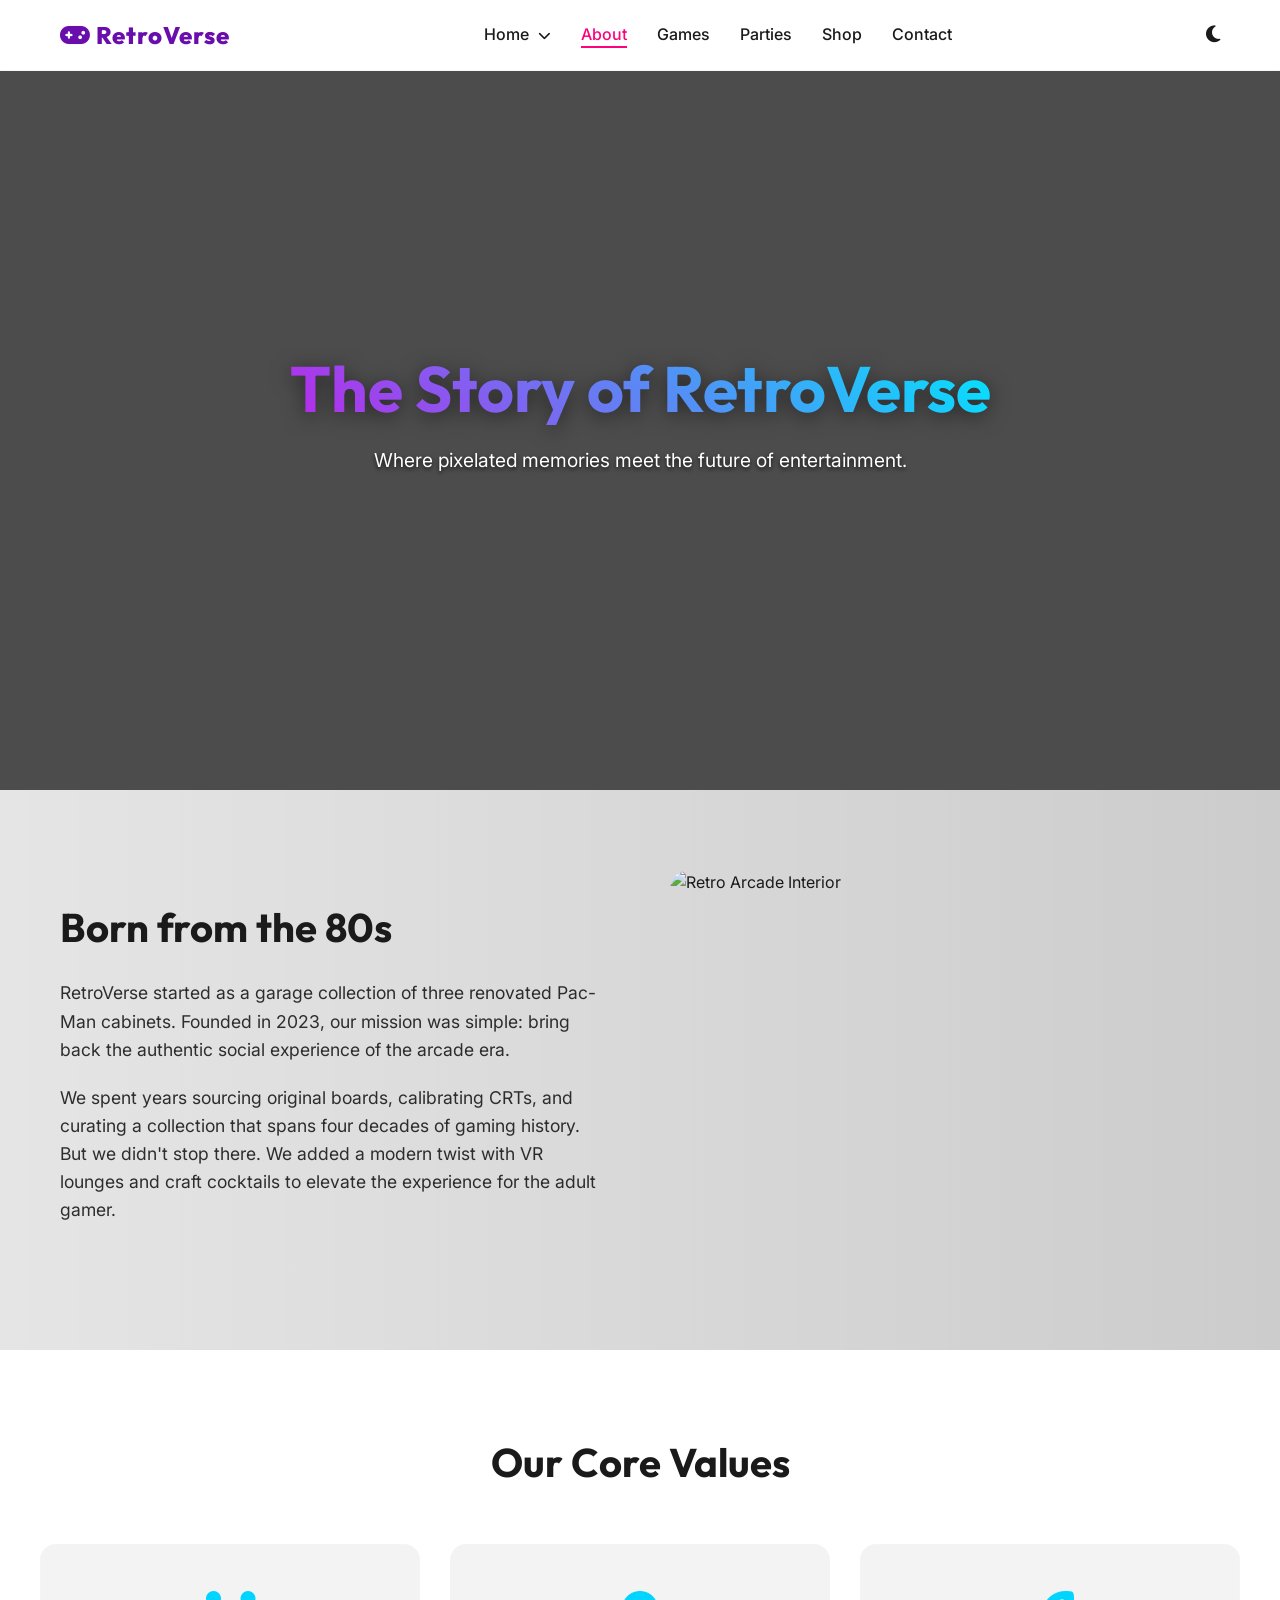
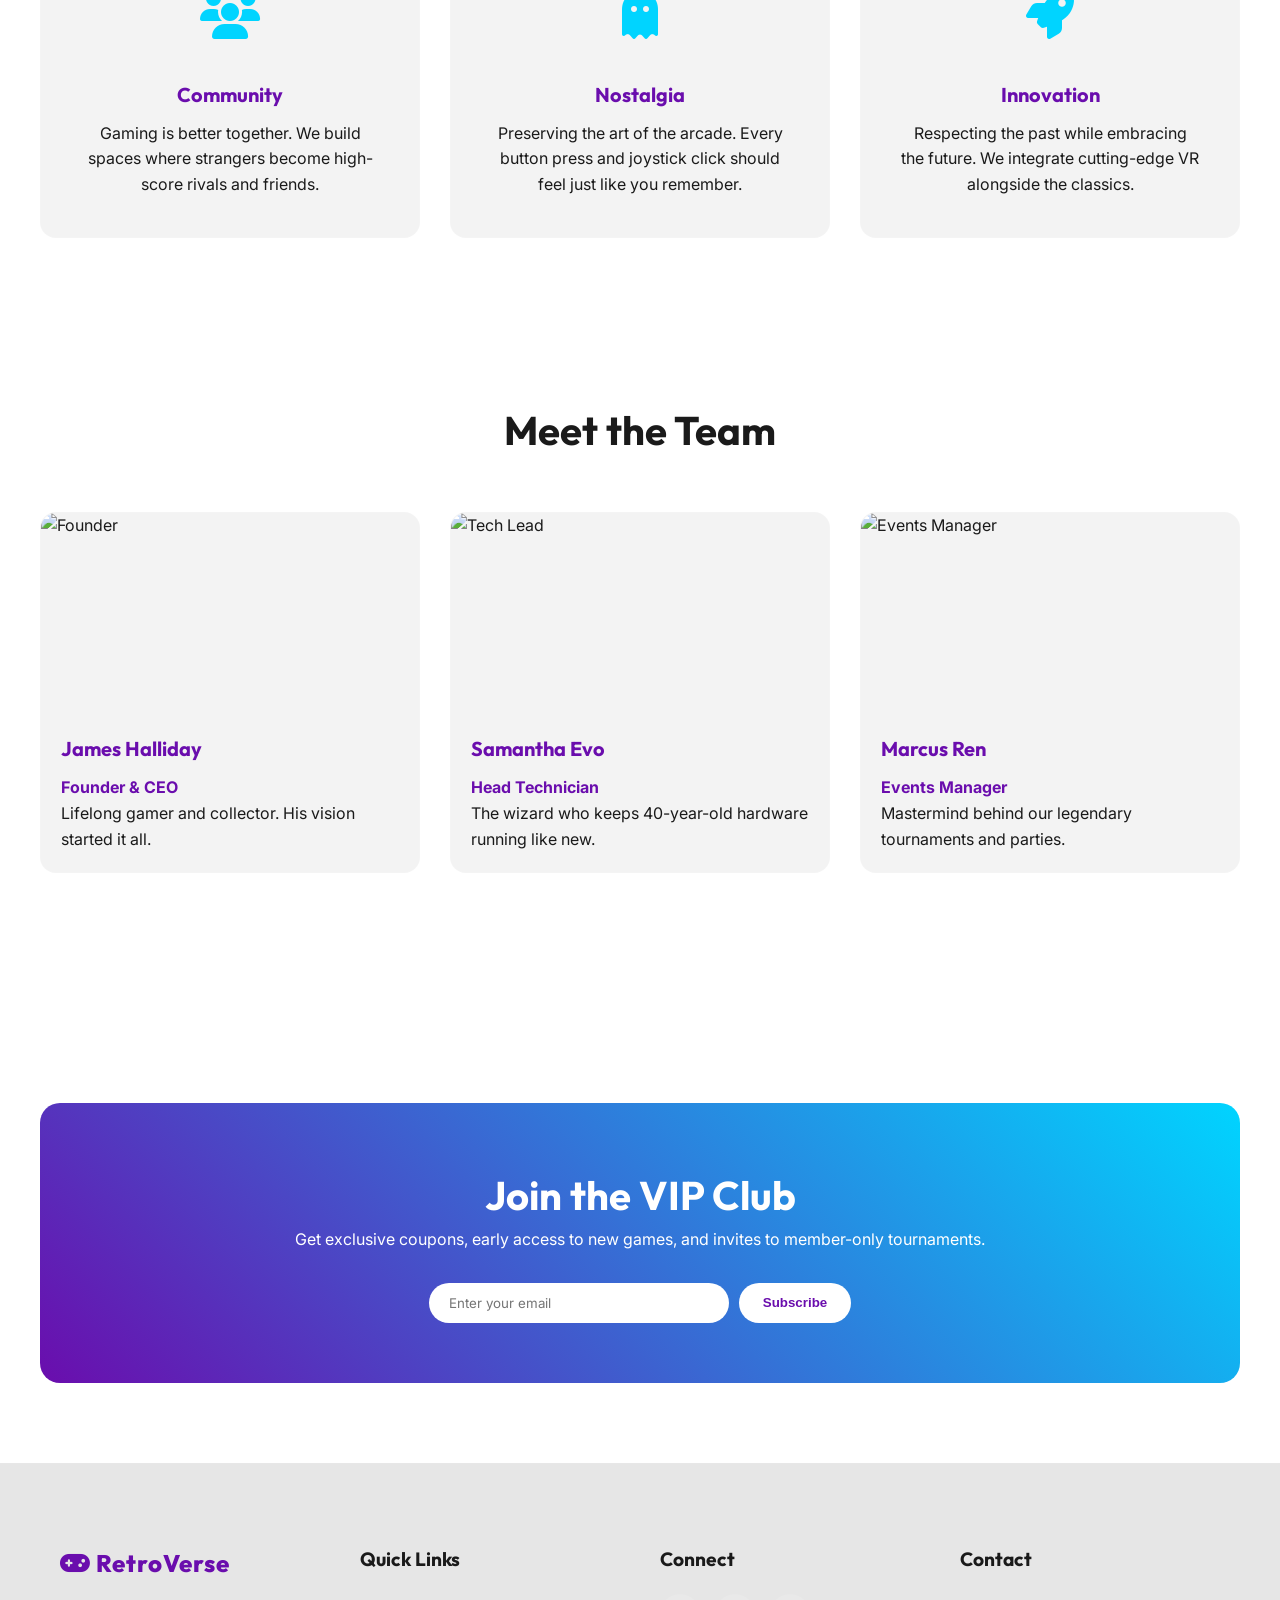
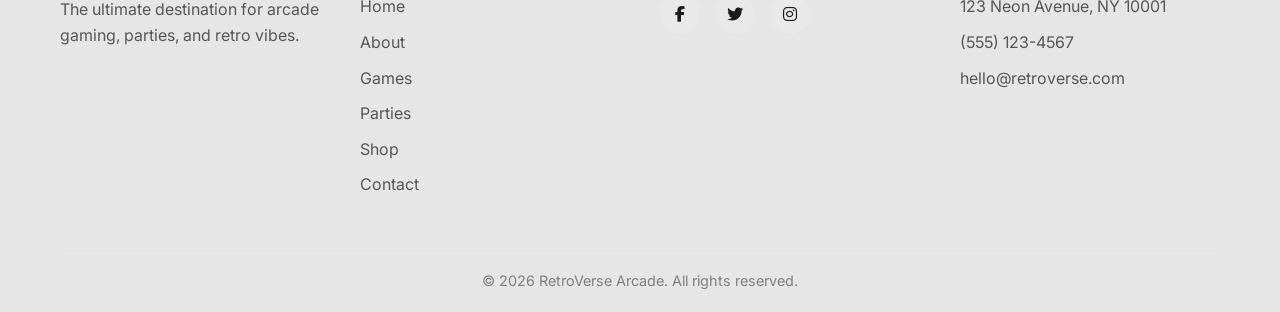
==== about.html @ 2a0414d0 "corrections" ====
<!DOCTYPE html>
<html lang="en">

<head>
    <meta charset="UTF-8">
    <meta name="viewport" content="width=device-width, initial-scale=1.0">
    <title>About Us - RetroVerse Arcade</title>
    <link rel="stylesheet" href="style.css">
    <link rel="icon"
        href="data:image/svg+xml,<svg xmlns=%22http://www.w3.org/2000/svg%22 viewBox=%220 0 100 100%22><text y=%22.9em%22 font-size=%2290%22>🕹️</text></svg>">
    <!-- Google Fonts -->
    <link rel="preconnect" href="https://fonts.googleapis.com">
    <link rel="preconnect" href="https://fonts.gstatic.com" crossorigin>
    <link href="https://fonts.googleapis.com/css2?family=Inter:wght@400;500;600&family=Outfit:wght@700;800&display=swap"
        rel="stylesheet">
    <!-- FontAwesome -->
    <link rel="stylesheet" href="https://cdnjs.cloudflare.com/ajax/libs/font-awesome/6.4.0/css/all.min.css">
</head>

<body>

    <!-- Scroll Top Button -->
    <div class="scroll-top">
        <i class="fa-solid fa-arrow-up"></i>
    </div>

    <header>
        <div class="container">
            <nav>
                <a href="index.html" class="logo"><i class="fa-solid fa-gamepad"></i> RetroVerse</a>
                <button class="menu-toggle"><i class="fa-solid fa-bars"></i></button>
                <ul class="nav-links">
                    <li class="dropdown">
                        <a href="index.html">Home <i class="fa-solid fa-chevron-down"
                                style="font-size: 0.8em; margin-left: 5px;"></i></a>
                        <div class="dropdown-content">
                            <a href="index.html">Home 1</a>
                            <a href="home2.html">Home 2</a>
                        </div>
                    </li>
                    <li><a href="about.html" class="active">About</a></li>
                    <li><a href="games.html">Games</a></li>
                    <li><a href="parties.html">Parties</a></li>
                    <li><a href="#">Shop</a></li>
                    <li><a href="contact.html">Contact</a></li>
                </ul>
                <button class="theme-toggle" aria-label="Toggle Dark Mode">
                    <i class="fa-solid fa-moon"></i>
                </button>
            </nav>
        </div>
    </header>

    <main>
        <!-- Hero Section -->
        <section class="hero"
            style="background: linear-gradient(rgba(0,0,0,0.7), rgba(0,0,0,0.7)), url('https://images.unsplash.com/photo-1550745165-9bc0b252726f?ixlib=rb-4.0.3&auto=format&fit=crop&w=1920&q=80') center/cover no-repeat;">
            <div class="container">
                <h1>The Story of RetroVerse</h1>
                <p>Where pixelated memories meet the future of entertainment.</p>
            </div>
        </section>

        <!-- Our Story (Split Section reuse) -->
        <section class="testimonials-section section-padding">
            <div class="container">
                <div class="split-section">
                    <div class="split-content">
                        <h2>Born from the 80s</h2>
                        <p>RetroVerse started as a garage collection of three renovated Pac-Man cabinets. Founded in
                            2023, our mission was simple: bring back the authentic social experience of the arcade era.
                        </p>
                        <p>We spent years sourcing original boards, calibrating CRTs, and curating a collection that
                            spans four decades of gaming history. But we didn't stop there. We added a modern twist with
                            VR lounges and craft cocktails to elevate the experience for the adult gamer.</p>
                    </div>
                    <div class="split-image">
                        <img src="https://images.unsplash.com/photo-1511512578047-dfb367046420?ixlib=rb-4.0.3&auto=format&fit=crop&w=800&q=80"
                            alt="Retro Arcade Interior">
                    </div>
                </div>
            </div>
        </section>

        <!-- Mission & Values (Card Grid reuse) -->
        <section class="container section-padding">
            <h2 class="text-center" style="margin-bottom: 50px;">Our Core Values</h2>
            <div class="games-grid">
                <div class="card" style="text-align: center; padding: 20px;">
                    <br>
                    <i class="fa-solid fa-users"
                        style="font-size: 3rem; color: var(--secondary-color); margin-bottom: 20px;"></i>
                    <div class="card-content">
                        <h3 class="card-title">Community</h3>
                        <p>Gaming is better together. We build spaces where strangers become high-score rivals and
                            friends.</p>
                    </div>
                </div>
                <div class="card" style="text-align: center; padding: 20px;">
                    <br>
                    <i class="fa-solid fa-ghost"
                        style="font-size: 3rem; color: var(--secondary-color); margin-bottom: 20px;"></i>
                    <div class="card-content">
                        <h3 class="card-title">Nostalgia</h3>
                        <p>Preserving the art of the arcade. Every button press and joystick click should feel just like
                            you remember.</p>
                    </div>
                </div>
                <div class="card" style="text-align: center; padding: 20px;">
                    <br>
                    <i class="fa-solid fa-rocket"
                        style="font-size: 3rem; color: var(--secondary-color); margin-bottom: 20px;"></i>
                    <div class="card-content">
                        <h3 class="card-title">Innovation</h3>
                        <p>Respecting the past while embracing the future. We integrate cutting-edge VR alongside the
                            classics.</p>
                    </div>
                </div>
            </div>
        </section>

        <!-- Team Section (Card Grid reuse) -->
        <section class="container section-padding" style="padding-bottom: 150px;">
            <h2 class="text-center" style="margin-bottom: 50px;">Meet the Team</h2>
            <div class="games-grid">
                <div class="card">
                    <img src="https://images.unsplash.com/photo-1560250097-0b93528c311a?ixlib=rb-4.0.3&auto=format&fit=crop&w=800&q=80"
                        alt="Founder" class="card-img">
                    <div class="card-content">
                        <h3 class="card-title">James Halliday</h3>
                        <p style="color: var(--primary-color); font-weight: bold;">Founder & CEO</p>
                        <p>Lifelong gamer and collector. His vision started it all.</p>
                    </div>
                </div>
                <div class="card">
                    <img src="https://images.unsplash.com/photo-1573496359142-b8d87734a5a2?ixlib=rb-4.0.3&auto=format&fit=crop&w=800&q=80"
                        alt="Tech Lead" class="card-img">
                    <div class="card-content">
                        <h3 class="card-title">Samantha Evo</h3>
                        <p style="color: var(--primary-color); font-weight: bold;">Head Technician</p>
                        <p>The wizard who keeps 40-year-old hardware running like new.</p>
                    </div>
                </div>
                <div class="card">
                    <img src="https://images.unsplash.com/photo-1519085360753-af0119f7cbe7?ixlib=rb-4.0.3&auto=format&fit=crop&w=800&q=80"
                        alt="Events Manager" class="card-img">
                    <div class="card-content">
                        <h3 class="card-title">Marcus Ren</h3>
                        <p style="color: var(--primary-color); font-weight: bold;">Events Manager</p>
                        <p>Mastermind behind our legendary tournaments and parties.</p>
                    </div>
                </div>
            </div>
        </section>

        <!-- Newsletter Section -->
        <section class="container section-padding">
            <div class="newsletter-box">
                <h2>Join the VIP Club</h2>
                <p>Get exclusive coupons, early access to new games, and invites to member-only tournaments.</p>
                <form class="newsletter-form" onsubmit="event.preventDefault(); alert('Welcome to the club!');">
                    <input type="email" class="newsletter-input" placeholder="Enter your email" required>
                    <button type="submit" class="btn btn-light">Subscribe</button>
                </form>
            </div>
        </section>
    </main>

    <footer>
        <div class="container">
            <div class="footer-grid">
                <div class="footer-col">
                    <a href="index.html" class="logo" style="margin-bottom: 15px; display: inline-block;"><i
                            class="fa-solid fa-gamepad"></i> RetroVerse</a>
                    <p>The ultimate destination for arcade gaming, parties, and retro vibes.</p>
                </div>
                <div class="footer-col">
                    <h4>Quick Links</h4>
                    <ul class="footer-links">
                        <li><a href="index.html">Home</a></li>
                        <li><a href="about.html">About</a></li>
                        <li><a href="games.html">Games</a></li>
                        <li><a href="parties.html">Parties</a></li>
                        <li><a href="#">Shop</a></li>
                        <li><a href="contact.html">Contact</a></li>
                    </ul>
                </div>
                <div class="footer-col">
                    <h4>Connect</h4>
                    <div class="social-links">
                        <a href="#"><i class="fa-brands fa-facebook-f"></i></a>
                        <a href="#"><i class="fa-brands fa-twitter"></i></a>
                        <a href="#"><i class="fa-brands fa-instagram"></i></a>
                    </div>
                </div>
                <div class="footer-col">
                    <h4>Contact</h4>
                    <p>123 Neon Avenue, NY 10001</p>
                    <p>(555) 123-4567</p>
                    <p>hello@retroverse.com</p>
                </div>
            </div>
            <div class="footer-bottom">
                <p>&copy; 2026 RetroVerse Arcade. All rights reserved.</p>
            </div>
        </div>
    </footer>

    <script src="script.js"></script>
</body>

</html>
---- style.css ----
:root {
    /* Fonts */
    --font-heading: 'Outfit', sans-serif;
    --font-body: 'Inter', sans-serif;

    /* Light Theme Colors */
    --color-bg-light: #ffffff;
    --color-text-light: #1a1a1a;
    --color-primary-light: #6A0DAD;
    /* Purple */
    --color-secondary-light: #00D4FF;
    /* Cyan */
    --color-accent-light: #FF007F;
    /* Pink */
    --color-card-bg-light: #f3f3f3;
    --color-footer-bg-light: #e6e6e6;

    /* Dark Theme Colors */
    --color-bg-dark: #0a0a0a;
    --color-text-dark: #f0f0f0;
    --color-primary-dark: #b829ea;
    /* Neon Purple */
    --color-secondary-dark: #00e5ff;
    /* Neon Cyan */
    --color-accent-dark: #ff0099;
    /* Neon Pink */
    --color-card-bg-dark: #1f1f1f;
    --color-footer-bg-dark: #111111;

    /* Defaults (Light Mode initially) */
    --bg-color: var(--color-bg-light);
    --text-color: var(--color-text-light);
    --primary-color: var(--color-primary-light);
    --secondary-color: var(--color-secondary-light);
    --accent-color: var(--color-accent-light);
    --card-bg: var(--color-card-bg-light);
    --nav-bg: rgba(255, 255, 255, 0.9);
    --footer-bg: var(--color-footer-bg-light);
}

[data-theme="dark"] {
    --bg-color: var(--color-bg-dark);
    --text-color: var(--color-text-dark);
    --primary-color: var(--color-primary-dark);
    --secondary-color: var(--color-secondary-dark);
    --accent-color: var(--color-accent-dark);
    --card-bg: var(--color-card-bg-dark);
    --nav-bg: rgba(10, 10, 10, 0.9);
    --footer-bg: var(--color-footer-bg-dark);
}

/* Home 2 Distinct Theme (Sunset/Fire) */
/* Home 2 Distinct Theme (Sunset/Fire) - COLORS REVERTED TO DEFAULT */
/* Layout classes utilize .home-variant-2 but colors are now inherited from :root */

/* Dropdown Menu */
.dropdown {
    position: relative;
    display: inline-block;
}

.dropdown-content {
    display: none;
    position: absolute;
    background-color: var(--card-bg);
    min-width: 160px;
    box-shadow: 0px 8px 16px 0px rgba(0, 0, 0, 0.2);
    z-index: 1;
    border-radius: 8px;
    top: 100%;
    left: 0;
    overflow: hidden;
    border: 1px solid rgba(255, 255, 255, 0.1);
}

/* Home 2 Unique Components */

/* 1. Split Hero */
.home-variant-2 h2.text-center {
    font-size: 2.5rem;
    margin-bottom: 60px;
}

.home-variant-2 .hero-split {
    background: none !important;
    /* Remove bg image */
    position: relative;
    overflow: hidden;
    height: 90vh;
    /* Taller */
}

.home-variant-2 .hero-split::before {
    content: '';
    position: absolute;
    top: 0;
    left: 0;
    width: 100%;
    height: 100%;
    background: radial-gradient(circle at 70% 50%, rgba(106, 13, 173, 0.15), transparent 60%),
        linear-gradient(to right, var(--bg-color), transparent);
    z-index: -1;
}

.home-variant-2 .container.expanded-width {
    max-width: 1400px;
    display: flex;
    align-items: center;
    justify-content: space-between;
    gap: 50px;
    height: 100%;
}

.home-variant-2 .hero-content {
    flex: 1;
    text-align: left;
    padding-left: 20px;
}

.home-variant-2 .hero-visual {
    flex: 1;
    display: flex;
    justify-content: center;
    perspective: 1000px;
}

.home-variant-2 .hero-img-3d {
    width: 100%;
    max-width: 500px;
    border-radius: 20px;
    transform: rotateY(-15deg) rotateX(5deg);
    box-shadow: -20px 20px 50px rgba(0, 0, 0, 0.5);
    transition: transform 0.5s ease;
}

.home-variant-2 .hero-visual:hover .hero-img-3d {
    transform: rotateY(0deg) rotateX(0deg);
}

/* Glitch Effect */
.glitch-text {
    font-size: 5rem;
    position: relative;
    color: var(--text-color);
    letter-spacing: -2px;
}

.glitch-text::before,
.glitch-text::after {
    content: attr(data-text);
    position: absolute;
    top: 0;
    left: 0;
    width: 100%;
    height: 100%;
    opacity: 0.8;
}

.glitch-text::before {
    color: var(--primary-color);
    z-index: -1;
    animation: glitch-anim-1 2s infinite linear alternate-reverse;
}

.glitch-text::after {
    color: var(--secondary-color);
    z-index: -2;
    animation: glitch-anim-2 3s infinite linear alternate-reverse;
}

@keyframes glitch-anim-1 {
    0% {
        clip-path: inset(20% 0 80% 0);
        transform: translate(-2px, 1px);
    }

    100% {
        clip-path: inset(60% 0 10% 0);
        transform: translate(2px, -1px);
    }
}

@keyframes glitch-anim-2 {
    0% {
        clip-path: inset(10% 0 60% 0);
        transform: translate(2px, 1px);
    }

    100% {
        clip-path: inset(80% 0 5% 0);
        transform: translate(-2px, -1px);
    }
}

/* 2. Featured Grid (Spotlight) */
.featured-grid {
    display: grid;
    grid-template-columns: 2fr 1fr;
    gap: 30px;
    height: 500px;
}

.feature-card {
    position: relative;
    border-radius: 20px;
    overflow: hidden;
    background: var(--card-bg);
    transition: transform 0.3s;
}

.main-feature {
    height: 100%;
    display: flex;
    align-items: flex-end;
}

.feature-bg {
    position: absolute;
    top: 0;
    left: 0;
    width: 100%;
    height: 100%;
    background-size: cover;
    background-position: center;
    transition: transform 0.5s;
}

.main-feature:hover .feature-bg {
    transform: scale(1.1);
}

.feature-content {
    position: relative;
    z-index: 2;
    padding: 30px;
    background: linear-gradient(to top, rgba(0, 0, 0, 0.9), transparent);
    width: 100%;
    color: white;
}

.feature-col {
    display: flex;
    flex-direction: column;
    gap: 30px;
}

.small-feature {
    flex: 1;
    display: flex;
    align-items: center;
    justify-content: center;
    background: var(--card-bg);
    border: 1px solid rgba(255, 255, 255, 0.05);
}

.small-feature h3 {
    color: var(--primary-color);
}

.icon-large {
    font-size: 2.5rem;
    margin-bottom: 15px;
    color: var(--secondary-color);
}

/* 3. Masonry Testimonials */
.masonry-grid {
    column-count: 3;
    column-gap: 30px;
}

.testi-card {
    background: var(--card-bg);
    padding: 30px;
    border-radius: 16px;
    margin-bottom: 30px;
    break-inside: avoid;
    border: 1px solid rgba(255, 255, 255, 0.05);
    box-shadow: 0 10px 30px rgba(0, 0, 0, 0.1);
}

.large-testi {
    background: linear-gradient(135deg, var(--primary-color), var(--accent-color));
    color: white;
}

.large-testi .quote-icon {
    color: rgba(255, 255, 255, 0.3);
}

.testi-text.big {
    font-size: 1.4rem;
    font-weight: 300;
    line-height: 1.4;
}

.testi-author {
    display: flex;
    align-items: center;
    gap: 15px;
    margin-top: 20px;
}

.avatar {
    width: 50px;
    height: 50px;
    background: rgba(255, 255, 255, 0.2);
    border-radius: 50%;
    display: flex;
    align-items: center;
    justify-content: center;
    font-weight: bold;
    font-size: 1.2rem;
}

@media (max-width: 900px) {
    .home-variant-2 .container.expanded-width {
        flex-direction: column;
        text-align: center;
    }

    .home-variant-2 .hero-content {
        padding-left: 0;
        margin-bottom: 40px;
    }

    .featured-grid {
        grid-template-columns: 1fr;
        height: auto;
    }

    .main-feature {
        height: 300px;
    }

    .masonry-grid {
        column-count: 1;
    }
}

.dropdown-content a {
    color: var(--text-color);
    padding: 12px 16px;
    text-decoration: none;
    display: block;
    transition: background-color 0.2s;
}

.dropdown-content a:hover {
    background-color: var(--primary-color);
    color: white;
}

.dropdown:hover .dropdown-content {
    display: block;
}

* {
    box-sizing: border-box;
    margin: 0;
    padding: 0;
}

html {
    scroll-behavior: smooth;
}

body {
    background-color: var(--bg-color);
    color: var(--text-color);
    font-family: var(--font-body);
    transition: background-color 0.3s ease, color 0.3s ease;
    line-height: 1.6;
}

h1,
h2,
h3,
h4,
h5,
h6 {
    font-family: var(--font-heading);
    font-weight: 700;
}

h1 {
    font-size: 3.5rem;
}

h2 {
    font-size: 2.5rem;
}

h3 {
    font-size: 1.5rem;
}

/* Utilities */
.container {
    max-width: 1200px;
    margin: 0 auto;
    padding: 0 20px;
}

.section-padding {
    padding: 80px 0;
}

.page-top-spacing {
    padding-top: 150px;
    padding-bottom: 80px;
    /* Ensure bottom spacing is also consistent */
}

.text-center {
    text-align: center;
}

.mb-4 {
    margin-bottom: 2rem;
}

.btn {
    display: inline-block;
    padding: 10px 24px;
    background-color: var(--primary-color);
    color: white;
    text-decoration: none;
    border-radius: 30px;
    font-weight: 600;
    transition: transform 0.2s, box-shadow 0.2s;
    border: none;
    cursor: pointer;
}

.btn:hover {
    transform: translateY(-2px);
    box-shadow: 0 4px 15px var(--primary-color);
}

.btn-secondary {
    background-color: transparent;
    border: 2px solid var(--secondary-color);
    color: var(--text-color);
}

.btn-secondary:hover {
    background-color: var(--secondary-color);
    color: var(--color-bg-dark);
    /* Assume dark text on bright cyan */
}

/* Navigation */
header {
    position: fixed;
    top: 0;
    width: 100%;
    z-index: 1000;
    background: var(--nav-bg);
    -webkit-backdrop-filter: blur(10px);
    backdrop-filter: blur(10px);
    border-bottom: 1px solid rgba(255, 255, 255, 0.1);
}

nav {
    display: flex;
    justify-content: space-between;
    align-items: center;
    height: 70px;
}

.logo {
    font-size: 1.5rem;
    font-weight: 800;
    font-family: var(--font-heading);
    color: var(--primary-color);
    text-decoration: none;
    letter-spacing: 1px;
}

.nav-links {
    display: flex;
    gap: 30px;
    list-style: none;
}

.nav-links a {
    text-decoration: none;
    color: var(--text-color);
    font-weight: 500;
    transition: color 0.2s;
    position: relative;
}

.nav-links a:hover,
.nav-links a.active {
    color: var(--accent-color);
}

.nav-links a::after {
    content: '';
    position: absolute;
    width: 0;
    height: 2px;
    bottom: -4px;
    left: 0;
    background-color: var(--accent-color);
    transition: width 0.3s;
}

.nav-links a:hover::after,
.nav-links a.active::after {
    width: 100%;
}

.theme-toggle {
    background: none;
    border: none;
    cursor: pointer;
    color: var(--text-color);
    font-size: 1.2rem;
    transition: color 0.3s;
}

.theme-toggle:hover {
    color: var(--primary-color);
}

.menu-toggle {
    display: none;
    background: none;
    border: none;
    color: var(--text-color);
    font-size: 1.5rem;
    cursor: pointer;
}

/* Hero Section */
.hero {
    height: 80vh;
    display: flex;
    align-items: center;
    justify-content: center;
    text-align: center;
    background: linear-gradient(rgba(0, 0, 0, 0.85), rgba(0, 0, 0, 0.85)), url('https://i.etsystatic.com/52782709/r/il/aa1e3e/6377261577/il_570xN.6377261577_jwqz.jpg');
    background-size: cover;
    background-position: center;
    margin-top: 70px;
}

.hero h1 {
    font-size: 4rem;
    margin-bottom: 20px;
    background: linear-gradient(45deg, var(--color-primary-dark), var(--color-secondary-dark));
    /* Force neon colors */
    background-clip: text;
    -webkit-background-clip: text;
    -webkit-text-fill-color: transparent;
    color: transparent;
    line-height: 1.1;
    filter: drop-shadow(0 4px 10px rgba(0, 0, 0, 0.5));
    /* Better shadow for clipped text */
}

.hero .btn-secondary {
    color: white;
    border-color: white;
    /* Make border white for maximum contrast, or keep secondary? User said 'visible'. White is safest. */
}

.hero .btn-secondary:hover {
    background-color: white;
    color: var(--primary-color);
}

.hero p {
    font-size: 1.2rem;
    max-width: 600px;
    margin: 0 auto 30px;
    opacity: 1;
    color: white;
    text-shadow: 0 2px 4px rgba(0, 0, 0, 0.8);
}

/* Grid Layouts (Common) */
.games-grid {
    display: grid;
    grid-template-columns: repeat(auto-fit, minmax(280px, 1fr));
    gap: 30px;
    gap: 30px;
}

.card {
    background: var(--card-bg);
    border-radius: 16px;
    overflow: hidden;
    transition: transform 0.3s, box-shadow 0.3s;
    border: 1px solid rgba(255, 255, 255, 0.05);
}

.card:hover {
    transform: translateY(-8px);
    box-shadow: 0 10px 30px -10px rgba(0, 0, 0, 0.3);
}

.card-img-placeholder {
    width: 100%;
    height: 200px;
    background: linear-gradient(135deg, #333, #555);
    display: flex;
    align-items: center;
    justify-content: center;
    color: rgba(255, 255, 255, 0.2);
    font-size: 3rem;
}

/* Card Images */
.card-img {
    width: 100%;
    height: 200px;
    object-fit: cover;
    display: block;
}

.card-content {
    padding: 20px;
}

.card-title {
    font-size: 1.25rem;
    margin-bottom: 10px;
    color: var(--primary-color);
}

/* Features / Split Section */
.split-section {
    display: grid;
    grid-template-columns: 1fr 1fr;
    gap: 60px;
    align-items: center;
}

.split-content h2 {
    font-size: 2.5rem;
    margin-bottom: 20px;
}

.split-content p {
    font-size: 1.1rem;
    opacity: 0.9;
    margin-bottom: 20px;
}

.split-image {
    height: auto;
    min-height: 400px;
    border-radius: 20px;
    overflow: hidden;
    display: flex;
    position: relative;
}

.split-image img {
    width: 100%;
    height: 100%;
    object-fit: cover;
    display: block;
}

/* Events Section */
.events-section {
    background: rgba(255, 255, 255, 0.02);
    border-radius: 20px;
    padding: 60px;
    text-align: center;
}

.events-section h2 {
    font-size: 2.5rem;
    margin-bottom: 40px;
}

.events-list {
    display: flex;
    flex-wrap: wrap;
    justify-content: center;
    gap: 40px;
}

.event-item {
    flex: 1;
    min-width: 250px;
    background: var(--card-bg);
    padding: 30px;
    border-radius: 16px;
    border: 1px solid var(--primary-color);
}

.event-icon {
    font-size: 2.5rem;
    color: var(--accent-color);
    margin-bottom: 20px;
}

.event-title {
    font-size: 1.5rem;
    margin-bottom: 10px;
    color: var(--secondary-color);
}

/* New Sections Styling */
.testimonials-section {
    padding: 80px 0;
    background: linear-gradient(to right, rgba(0, 0, 0, 0.1), rgba(0, 0, 0, 0.2));
}

.testimonial-grid {
    display: grid;
    grid-template-columns: repeat(auto-fit, minmax(300px, 1fr));
    gap: 30px;
    margin-top: 40px;
}

.testimonial-card {
    background: var(--card-bg);
    padding: 30px;
    border-radius: 16px;
    border-left: 4px solid var(--accent-color);
}

.quote-icon {
    font-size: 2rem;
    color: var(--accent-color);
    opacity: 0.5;
    margin-bottom: 10px;
}

.newsletter-section {
    padding: 80px 0;
    text-align: center;
}

.newsletter-box {
    background: linear-gradient(45deg, var(--primary-color), var(--secondary-color));
    border-radius: 20px;
    padding: 60px;
    color: white;
    text-align: center;
}

.newsletter-form {
    margin-top: 30px;
    display: flex;
    justify-content: center;
    gap: 10px;
}

.newsletter-input {
    padding: 12px 20px;
    border-radius: 30px;
    border: none;
    min-width: 300px;
    font-family: var(--font-body);
}

.btn-light {
    background-color: white;
    color: var(--primary-color);
    border: none;
}

.btn-light:hover {
    background-color: var(--bg-color);
    color: var(--primary-color);
}

/* Pricing Grid */
.pricing-grid {
    display: grid;
    grid-template-columns: repeat(auto-fit, minmax(300px, 1fr));
    gap: 40px;
    margin: 40px 0 80px;
}

.pricing-card {
    background: var(--card-bg);
    padding: 40px;
    border-radius: 20px;
    border: 1px solid rgba(255, 255, 255, 0.05);
    text-align: center;
    position: relative;
    transition: transform 0.3s;
}

.pricing-card.popular {
    border: 2px solid var(--primary-color);
    transform: scale(1.05);
    z-index: 10;
    box-shadow: 0 0 30px rgba(106, 13, 173, 0.3);
}

.pricing-card:hover {
    transform: translateY(-10px);
}

.popular-badge {
    position: absolute;
    top: -15px;
    left: 50%;
    transform: translateX(-50%);
    background: var(--primary-color);
    color: white;
    padding: 5px 20px;
    border-radius: 20px;
    font-size: 0.9rem;
    font-weight: 700;
}

.price {
    font-size: 3.5rem;
    font-weight: 800;
    color: var(--secondary-color);
    margin: 20px 0;
    line-height: 1;
}

.price span {
    font-size: 1rem;
    color: var(--text-color);
    opacity: 0.7;
    font-weight: 400;
}

.features-list {
    list-style: none;
    text-align: left;
    margin: 30px 0;
}

.features-list li {
    margin-bottom: 15px;
    font-size: 1rem;
    display: flex;
    align-items: center;
}

.features-list i {
    color: var(--accent-color);
    margin-right: 15px;
    font-size: 1.1rem;
}

/* Amenities Grid */
.amenities-section {
    margin-bottom: 60px;
}

.amenities-grid {
    display: grid;
    grid-template-columns: repeat(auto-fit, minmax(200px, 1fr));
    gap: 30px;
    margin-top: 40px;
}

.amenity-item {
    text-align: center;
    padding: 20px;
}

.amenity-icon {
    font-size: 3rem;
    color: var(--secondary-color);
    margin-bottom: 20px;
}

.amenity-item h4 {
    font-size: 1.2rem;
    margin-bottom: 5px;
}

.amenity-item p {
    font-size: 0.9rem;
    opacity: 0.7;
}

/* Booking Form */
.contact-form {
    max-width: 600px;
    margin: 0 auto;
    background: var(--card-bg);
    padding: 40px;
    border-radius: 16px;
    border: 1px solid rgba(255, 255, 255, 0.1);
}

.form-group {
    margin-bottom: 20px;
}

.form-label {
    display: block;
    margin-bottom: 8px;
    font-weight: 600;
}

.form-input {
    width: 100%;
    padding: 12px;
    border-radius: 8px;
    border: 1px solid rgba(255, 255, 255, 0.2);
    background: rgba(0, 0, 0, 0.2);
    color: var(--text-color);
    font-family: var(--font-body);
}

.form-input:focus {
    outline: none;
    border-color: var(--primary-color);
}

/* Scroll Top Button */
.scroll-top {
    position: fixed;
    bottom: 30px;
    right: 30px;
    width: 50px;
    height: 50px;
    background-color: var(--accent-color);
    color: white;
    border-radius: 50%;
    display: flex;
    align-items: center;
    justify-content: center;
    font-size: 1.5rem;
    cursor: pointer;
    opacity: 0;
    visibility: hidden;
    transition: opacity 0.3s, transform 0.3s;
    z-index: 999;
}

.scroll-top.visible {
    opacity: 1;
    visibility: visible;
}

.scroll-top:hover {
    transform: translateY(-5px);
}

/* Footer (New 4-Column) */
footer {
    background-color: var(--footer-bg);
    padding: 80px 0 20px;
    border-top: 1px solid rgba(255, 255, 255, 0.05);
}

.footer-grid {
    display: grid;
    grid-template-columns: repeat(auto-fit, minmax(200px, 1fr));
    gap: 40px;
    padding-bottom: 40px;
    border-bottom: 1px solid rgba(255, 255, 255, 0.1);
}

.footer-col h4 {
    color: var(--text-color);
    margin-bottom: 20px;
    font-size: 1.2rem;
}

.footer-col p {
    opacity: 0.7;
    margin-bottom: 10px;
}

.footer-links {
    list-style: none;
}

.footer-links li {
    margin-bottom: 10px;
}

.footer-links a {
    color: var(--text-color);
    opacity: 0.7;
    text-decoration: none;
    transition: opacity 0.2s;
}

.footer-links a:hover {
    opacity: 1;
    color: var(--primary-color);
}

.social-links {
    display: flex;
    gap: 15px;
}

.social-links a {
    width: 40px;
    height: 40px;
    background: rgba(255, 255, 255, 0.1);
    display: flex;
    align-items: center;
    justify-content: center;
    border-radius: 50%;
    color: var(--text-color);
    text-decoration: none;
    transition: background 0.3s, transform 0.3s;
}

.social-links a:hover {
    background: var(--primary-color);
    transform: translateY(-3px);
}

.footer-bottom {
    text-align: center;
    padding-top: 20px;
    opacity: 0.5;
    font-size: 0.9rem;
}

/* Mobile */
@media (max-width: 768px) {
    .hero h1 {
        font-size: 2.5rem;
    }

    .nav-links {
        display: none;
        position: absolute;
        top: 70px;
        left: 0;
        width: 100%;
        background: var(--card-bg);
        flex-direction: column;
        align-items: center;
        padding: 30px 0;
        border-bottom: 1px solid rgba(255, 255, 255, 0.1);
        z-index: 1001;
    }

    .nav-links.active {
        display: flex;
    }

    .menu-toggle {
        display: block;
    }

    .split-section {
        grid-template-columns: 1fr;
    }

    .newsletter-form {
        flex-direction: column;
        align-items: center;
    }

    .newsletter-input {
        width: 100%;
        min-width: auto;
    }

    .pricing-card.popular {
        transform: scale(1);
    }
}
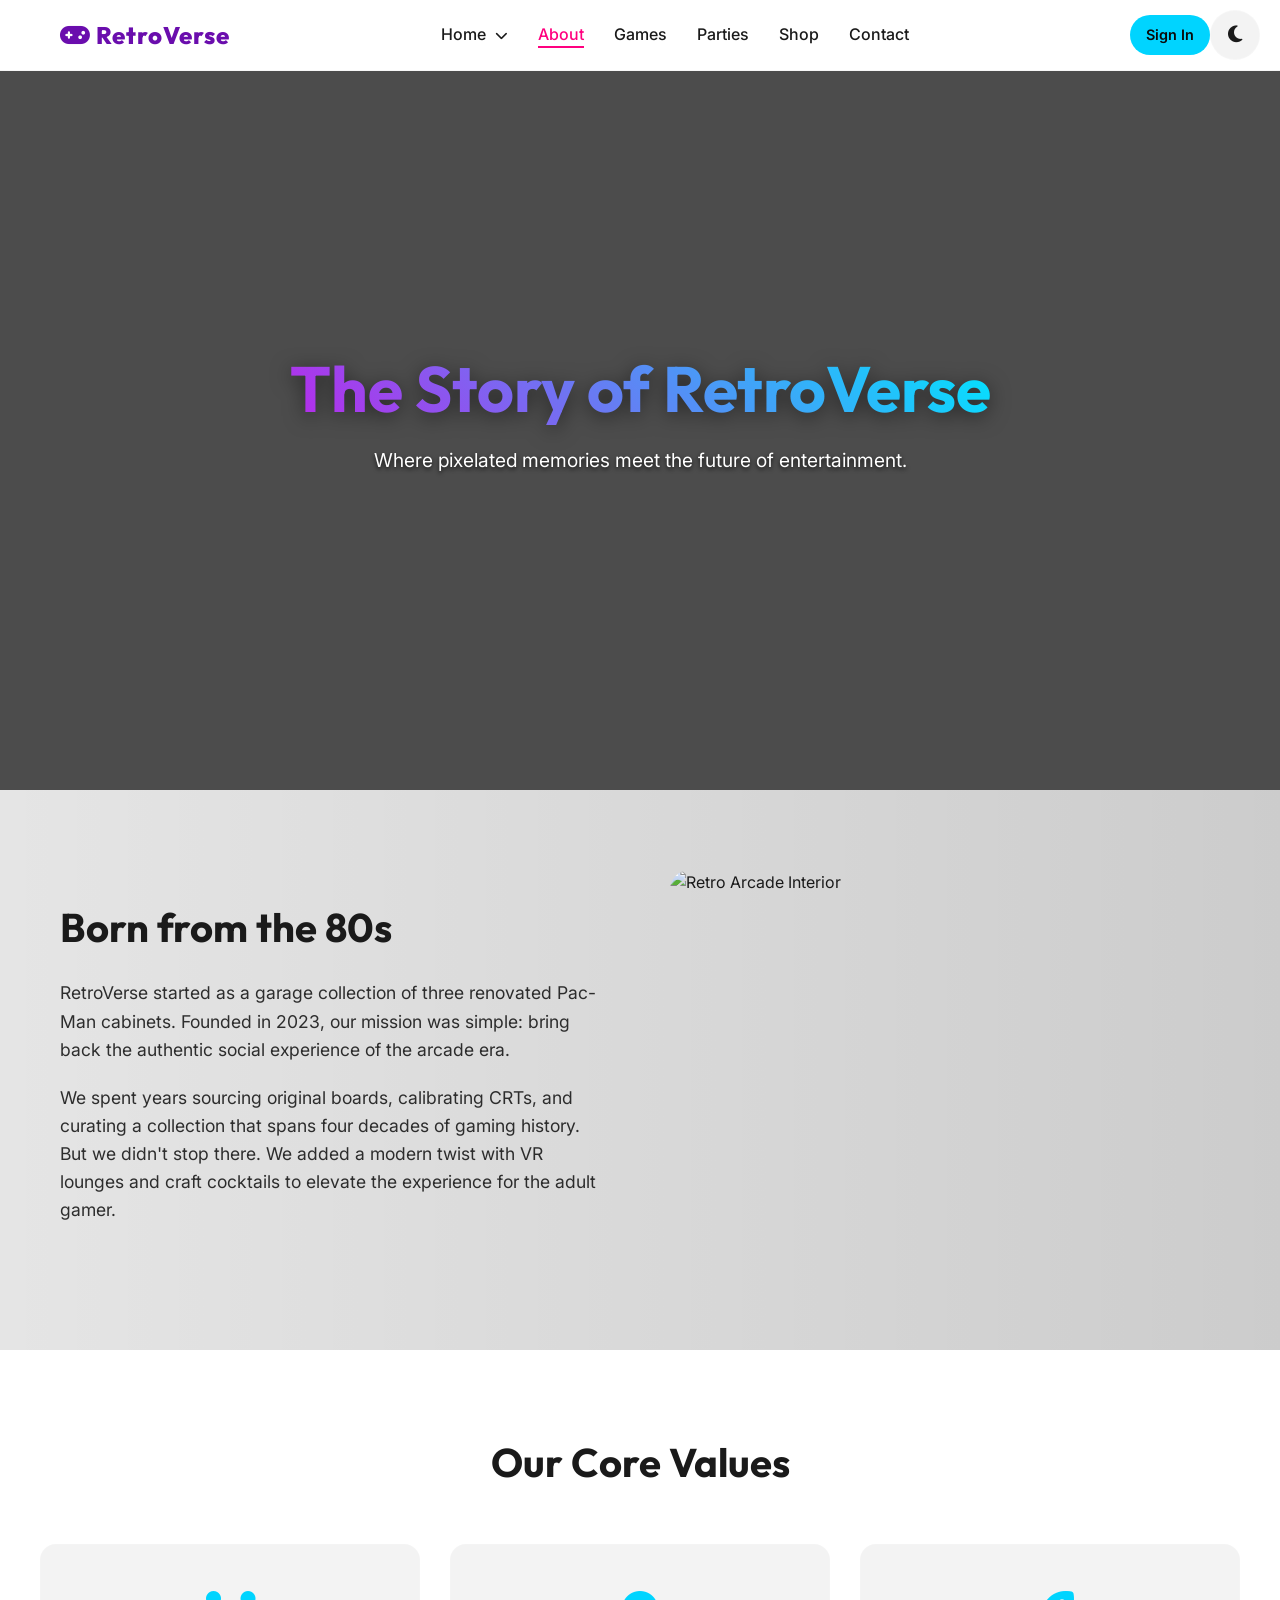
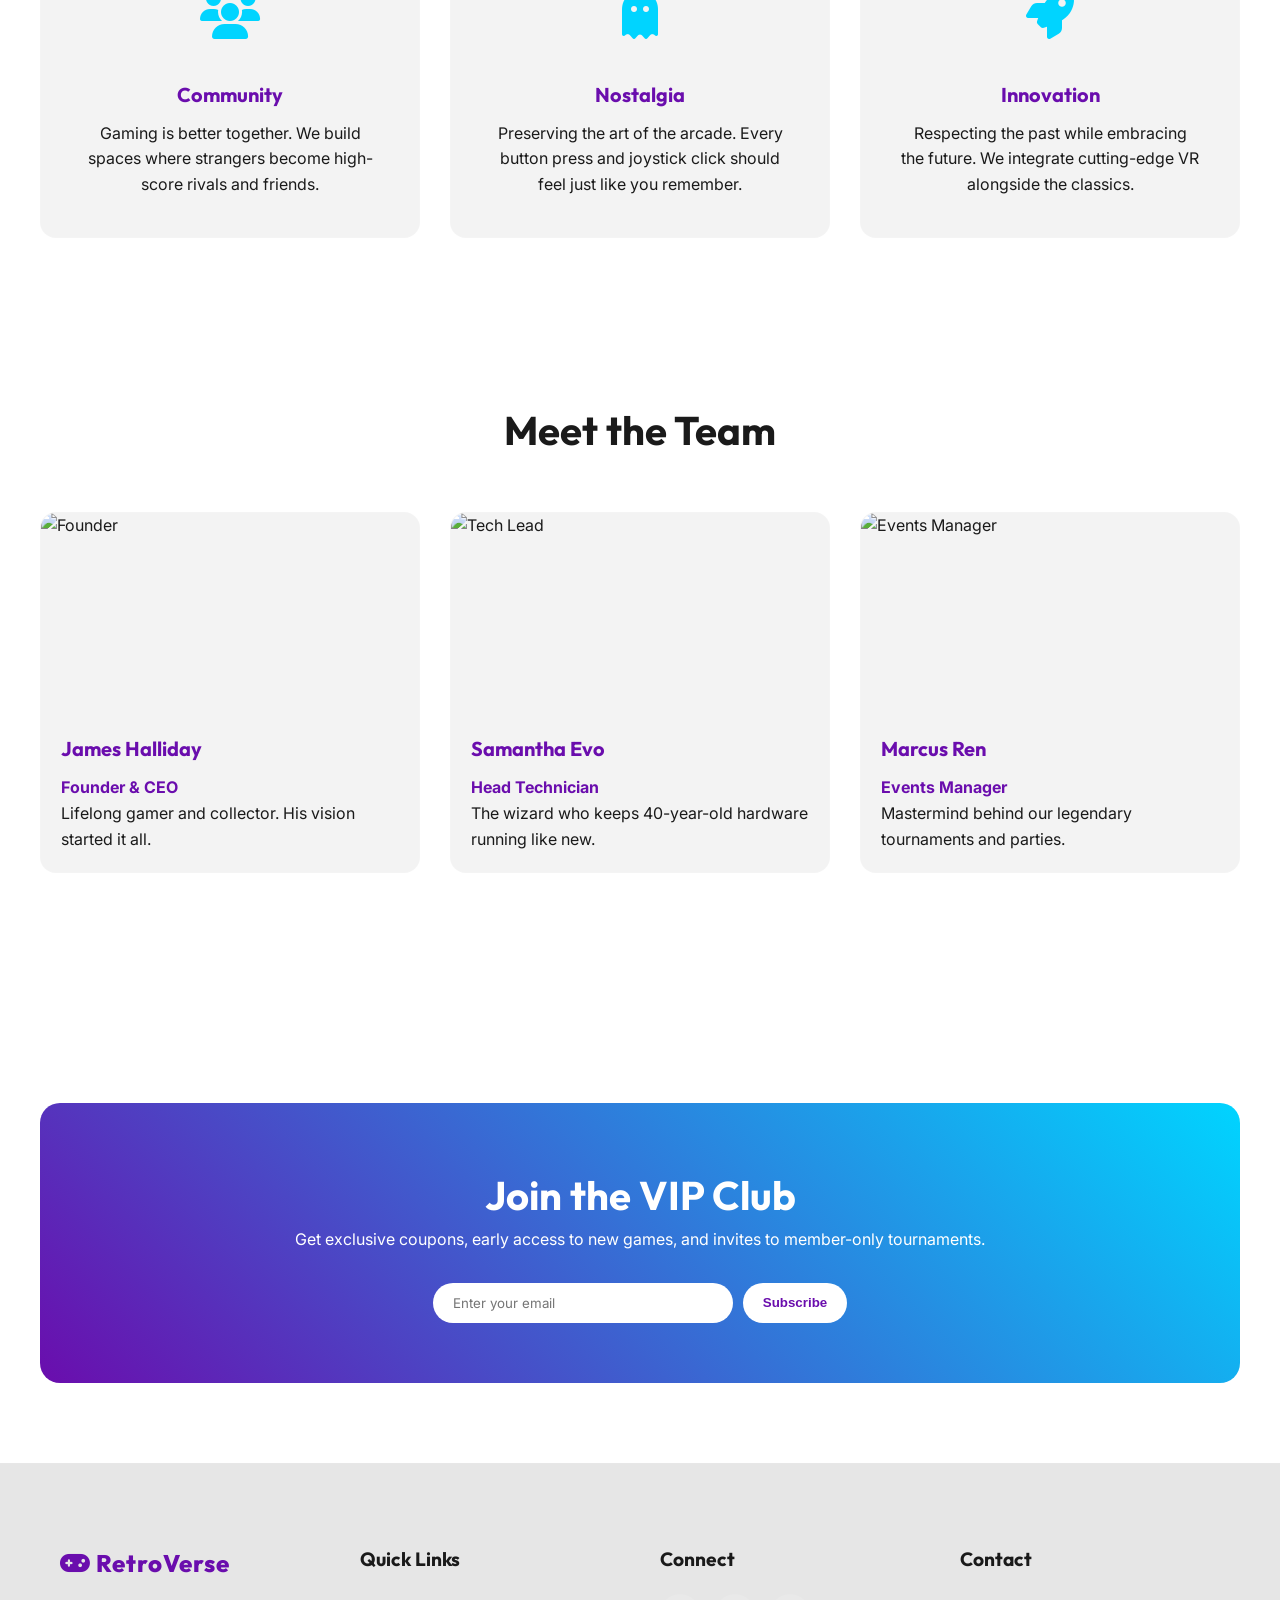
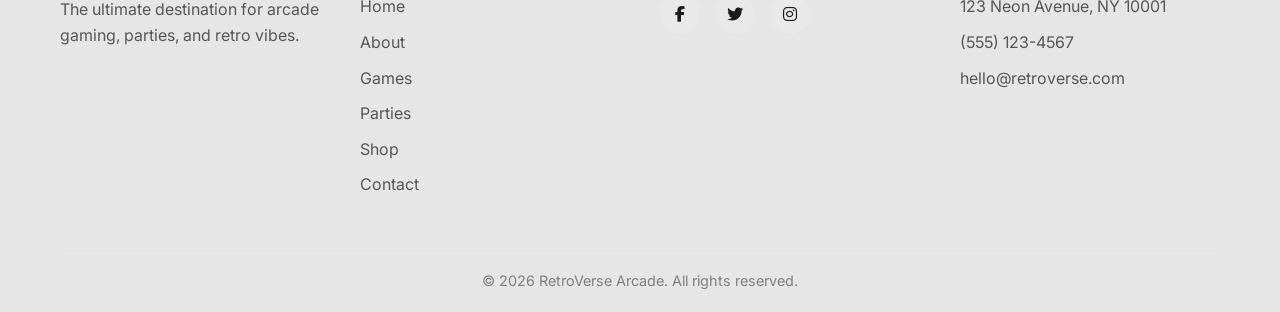
==== commit 3920f7ad: "shop" ====
--- a/about.html
+++ b/about.html
@@ -41,12 +41,13 @@
                     <li><a href="about.html" class="active">About</a></li>
                     <li><a href="games.html">Games</a></li>
                     <li><a href="parties.html">Parties</a></li>
-                    <li><a href="#">Shop</a></li>
+                    <li><a href="shop.html">Shop</a></li>
                     <li><a href="contact.html">Contact</a></li>
                 </ul>
                 <button class="theme-toggle" aria-label="Toggle Dark Mode">
                     <i class="fa-solid fa-moon"></i>
                 </button>
+                <a href="signin.html" class="btn btn-signin">Sign In</a>
             </nav>
         </div>
     </header>
@@ -181,7 +182,7 @@
                         <li><a href="about.html">About</a></li>
                         <li><a href="games.html">Games</a></li>
                         <li><a href="parties.html">Parties</a></li>
-                        <li><a href="#">Shop</a></li>
+                        <li><a href="shop.html">Shop</a></li>
                         <li><a href="contact.html">Contact</a></li>
                     </ul>
                 </div>
--- a/style.css
+++ b/style.css
@@ -234,7 +234,6 @@
     z-index: 2;
     padding: 30px;
     background: linear-gradient(to top, rgba(0, 0, 0, 0.9), transparent);
-    width: 100%;
     color: white;
 }
 
@@ -254,7 +253,7 @@
 }
 
 .small-feature h3 {
-    color: var(--primary-color);
+    color: #ffffff;
 }
 
 .icon-large {
@@ -422,7 +421,7 @@
 
 .btn {
     display: inline-block;
-    padding: 10px 24px;
+    padding: 10px 20px;
     background-color: var(--primary-color);
     color: white;
     text-decoration: none;
@@ -431,6 +430,7 @@
     transition: transform 0.2s, box-shadow 0.2s;
     border: none;
     cursor: pointer;
+    text-align: center;
 }
 
 .btn:hover {
@@ -533,6 +533,19 @@
     color: var(--text-color);
     font-size: 1.5rem;
     cursor: pointer;
+}
+
+.btn-signin {
+    background-color: var(--secondary-color);
+    color: var(--color-bg-dark);
+    padding: 8px 16px;
+    font-size: 0.9rem;
+    margin: 0 10px;
+}
+
+.btn-signin:hover {
+    background-color: var(--accent-color);
+    transform: translateY(-2px);
 }
 
 /* Hero Section */
@@ -568,6 +581,17 @@
     /* Make border white for maximum contrast, or keep secondary? User said 'visible'. White is safest. */
 }
 
+.home-variant-2 .hero-split .btn-secondary {
+    color: var(--primary-color);
+    border-color: var(--primary-color);
+    background-color: white;
+}
+
+.home-variant-2 .hero-split .btn-secondary:hover {
+    background-color: var(--primary-color);
+    color: white;
+}
+
 .hero .btn-secondary:hover {
     background-color: white;
     color: var(--primary-color);
@@ -651,6 +675,11 @@
     margin-bottom: 20px;
 }
 
+.split-content .btn {
+    display: block;
+    margin: 0 auto;
+}
+
 .split-image {
     height: auto;
     min-height: 400px;
@@ -726,6 +755,14 @@
     padding: 30px;
     border-radius: 16px;
     border-left: 4px solid var(--accent-color);
+    display: flex;
+    flex-direction: column;
+    height: 100%;
+}
+
+.testimonial-card h4 {
+    margin-top: auto;
+    padding-top: 15px;
 }
 
 .quote-icon {
@@ -790,6 +827,13 @@
     text-align: center;
     position: relative;
     transition: transform 0.3s;
+    display: flex;
+    flex-direction: column;
+    height: 100%;
+}
+
+.pricing-card .btn {
+    margin-top: auto;
 }
 
 .pricing-card.popular {
@@ -797,6 +841,11 @@
     transform: scale(1.05);
     z-index: 10;
     box-shadow: 0 0 30px rgba(106, 13, 173, 0.3);
+}
+
+.pricing-card.popular .btn {
+    margin-top: auto;
+    margin-bottom: 10px;
 }
 
 .pricing-card:hover {
@@ -946,6 +995,246 @@
 
 .scroll-top:hover {
     transform: translateY(-5px);
+}
+
+/* Shop Page Styles */
+.categories-grid {
+    display: grid;
+    grid-template-columns: repeat(auto-fit, minmax(250px, 1fr));
+    gap: 30px;
+    margin: 40px 0;
+}
+
+.category-card {
+    background: var(--card-bg);
+    padding: 40px 30px;
+    border-radius: 20px;
+    border: 1px solid rgba(255, 255, 255, 0.05);
+    text-align: center;
+    transition: transform 0.3s, box-shadow 0.3s;
+}
+
+.category-card:hover {
+    transform: translateY(-10px);
+    box-shadow: 0 20px 40px rgba(0, 0, 0, 0.3);
+}
+
+.category-icon {
+    font-size: 3rem;
+    color: var(--secondary-color);
+    margin-bottom: 20px;
+}
+
+.category-card h3 {
+    font-size: 1.5rem;
+    margin-bottom: 10px;
+    color: var(--primary-color);
+}
+
+.category-card p {
+    opacity: 0.8;
+    margin-bottom: 20px;
+}
+
+.products-grid {
+    display: grid;
+    grid-template-columns: repeat(auto-fit, minmax(300px, 1fr));
+    gap: 30px;
+    margin: 40px 0;
+}
+
+.product-card {
+    background: var(--card-bg);
+    border-radius: 20px;
+    border: 1px solid rgba(255, 255, 255, 0.05);
+    overflow: hidden;
+    transition: transform 0.3s, box-shadow 0.3s;
+}
+
+.product-card:hover {
+    transform: translateY(-10px);
+    box-shadow: 0 20px 40px rgba(0, 0, 0, 0.3);
+}
+
+.product-image {
+    position: relative;
+    height: 250px;
+    overflow: hidden;
+}
+
+.product-image img {
+    width: 100%;
+    height: 100%;
+    object-fit: cover;
+    transition: transform 0.3s;
+}
+
+.product-card:hover .product-image img {
+    transform: scale(1.1);
+}
+
+.product-badge {
+    position: absolute;
+    top: 15px;
+    right: 15px;
+    background: var(--accent-color);
+    color: white;
+    padding: 5px 15px;
+    border-radius: 20px;
+    font-size: 0.8rem;
+    font-weight: 600;
+}
+
+.product-info {
+    padding: 25px;
+}
+
+.product-info h3 {
+    font-size: 1.3rem;
+    margin-bottom: 10px;
+    color: var(--primary-color);
+}
+
+.product-price {
+    font-size: 1.5rem;
+    font-weight: 700;
+    color: var(--secondary-color);
+    margin-bottom: 10px;
+}
+
+.product-description {
+    opacity: 0.8;
+    margin-bottom: 20px;
+    line-height: 1.5;
+}
+
+.offers-grid {
+    display: grid;
+    grid-template-columns: repeat(auto-fit, minmax(300px, 1fr));
+    gap: 30px;
+    margin: 40px 0;
+}
+
+.offer-card {
+    background: linear-gradient(135deg, var(--primary-color), var(--secondary-color));
+    padding: 40px 30px;
+    border-radius: 20px;
+    text-align: center;
+    color: white;
+    position: relative;
+    overflow: hidden;
+}
+
+.offer-card::before {
+    content: '';
+    position: absolute;
+    top: -50%;
+    right: -50%;
+    width: 200%;
+    height: 200%;
+    background: radial-gradient(circle, rgba(255, 255, 255, 0.1) 0%, transparent 70%);
+    animation: float 6s ease-in-out infinite;
+}
+
+.offer-badge {
+    background: rgba(255, 255, 255, 0.2);
+    color: white;
+    padding: 8px 20px;
+    border-radius: 20px;
+    font-size: 0.9rem;
+    font-weight: 600;
+    display: inline-block;
+    margin-bottom: 15px;
+}
+
+.offer-card h3 {
+    font-size: 1.8rem;
+    margin-bottom: 10px;
+}
+
+.offer-card p {
+    margin-bottom: 10px;
+    opacity: 0.9;
+}
+
+.offer-code {
+    font-family: 'Courier New', monospace;
+    background: rgba(255, 255, 255, 0.2);
+    padding: 5px 10px;
+    border-radius: 5px;
+    display: inline-block;
+    margin-bottom: 20px;
+}
+
+.offer-description {
+    font-style: italic;
+    opacity: 0.8;
+}
+
+@keyframes float {
+
+    0%,
+    100% {
+        transform: translateY(0) rotate(0deg);
+    }
+
+    50% {
+        transform: translateY(-20px) rotate(180deg);
+    }
+}
+
+/* Mobile Responsive for Shop */
+@media (max-width: 768px) {
+    .categories-grid {
+        grid-template-columns: 1fr;
+        gap: 20px;
+    }
+
+    .products-grid {
+        grid-template-columns: 1fr;
+        gap: 20px;
+    }
+
+    .offers-grid {
+        grid-template-columns: 1fr;
+        gap: 20px;
+    }
+
+    .category-card {
+        padding: 30px 20px;
+    }
+
+    .product-image {
+        height: 200px;
+    }
+
+    .product-info {
+        padding: 20px;
+    }
+
+    .offer-card {
+        padding: 30px 20px;
+    }
+}
+
+/* Tablet Responsive for Shop */
+@media (max-width: 1024px) {
+
+    .categories-grid,
+    .products-grid,
+    .offers-grid {
+        gap: 20px;
+    }
+
+    .category-card,
+    .product-card,
+    .offer-card {
+        padding: 20px;
+    }
+
+    .hero h1 {
+        font-size: 3rem;
+    }
 }
 
 /* Footer (New 4-Column) */
@@ -1066,7 +1355,392 @@
         min-width: auto;
     }
 
-    .pricing-card.popular {
-        transform: scale(1);
+}
+
+/* Authentication Pages */
+.auth-section {
+    min-height: 100vh;
+    display: flex;
+    align-items: center;
+    justify-content: center;
+    background: linear-gradient(135deg, rgba(106, 13, 173, 0.1), rgba(0, 212, 255, 0.1));
+}
+
+.theme-toggle {
+    position: fixed;
+    top: 10px;
+    right: 20px;
+    background: var(--card-bg);
+    border: 1px solid rgba(255, 255, 255, 0.2);
+    border-radius: 50%;
+    width: 50px;
+    height: 50px;
+    display: flex;
+    align-items: center;
+    justify-content: center;
+    cursor: pointer;
+    transition: all 0.3s ease;
+    z-index: 1000;
+    color: var(--text-color);
+    font-size: 1.2rem;
+}
+
+.theme-toggle:hover {
+    transform: scale(1.1);
+    background: var(--primary-color);
+    color: white;
+}
+
+/* Dark Theme Styles */
+[data-theme="dark"] {
+    --primary-color: #bb86fc;
+    --secondary-color: #03dac6;
+    --accent-color: #cf6679;
+    --text-color: #ffffff;
+    --card-bg: #1e1e1e;
+    --footer-bg: #121212;
+    background-color: #121212;
+}
+
+[data-theme="dark"] .auth-section {
+    background: linear-gradient(135deg, rgba(187, 134, 252, 0.1), rgba(3, 218, 198, 0.1));
+}
+
+[data-theme="dark"] .auth-card {
+    background: #2a2a2a !important;
+    border: 1px solid rgba(255, 255, 255, 0.1);
+    box-shadow: 0 20px 40px rgba(0, 0, 0, 0.5);
+}
+
+[data-theme="dark"] .auth-header h1,
+[data-theme="dark"] .auth-header h3,
+[data-theme="dark"] .auth-header p {
+    color: #ffffff;
+}
+
+[data-theme="dark"] .theme-toggle {
+    background: #2a2a2a;
+    border: 1px solid rgba(255, 255, 255, 0.2);
+}
+
+[data-theme="dark"] .auth-form .form-input {
+    background: rgba(255, 255, 255, 0.1);
+    border: 1px solid rgba(255, 255, 255, 0.3);
+    color: #ffffff;
+}
+
+[data-theme="dark"] .auth-form .form-input:focus {
+    border-color: var(--primary-color);
+}
+
+[data-theme="dark"] .input-icon {
+    color: rgba(255, 255, 255, 0.7);
+}
+
+[data-theme="dark"] .password-toggle {
+    color: rgba(255, 255, 255, 0.7);
+}
+
+[data-theme="dark"] .checkbox-label {
+    color: #ffffff;
+}
+
+[data-theme="dark"] .checkmark {
+    border-color: var(--primary-color);
+}
+
+[data-theme="dark"] .forgot-link {
+    color: var(--primary-color);
+}
+
+[data-theme="dark"] .auth-divider::before {
+    background: rgba(255, 255, 255, 0.2);
+}
+
+[data-theme="dark"] .auth-divider span {
+    background: #2a2a2a;
+    color: rgba(255, 255, 255, 0.7);
+}
+
+[data-theme="dark"] .auth-footer {
+    border-top: 1px solid rgba(255, 255, 255, 0.1);
+}
+
+[data-theme="dark"] .auth-footer p {
+    color: rgba(255, 255, 255, 0.7);
+}
+
+[data-theme="dark"] .auth-link {
+    color: var(--primary-color);
+}
+
+.auth-container {
+    max-width: 800px;
+    width: 100%;
+    margin: 0 auto;
+}
+
+.auth-card {
+    background: white;
+    border-radius: 20px;
+    padding: 30px;
+    box-shadow: 0 20px 40px rgba(0, 0, 0, 0.1);
+    width: 100%;
+    max-width: 900px;
+    margin: 0 auto;
+}
+
+.auth-header {
+    text-align: center;
+    margin-bottom: 30px;
+}
+
+.auth-icon {
+    font-size: 3rem;
+    color: var(--primary-color);
+    margin-bottom: 20px;
+}
+
+.auth-header h1 {
+    font-size: 2rem;
+    margin-bottom: 10px;
+    color: var(--text-color);
+}
+
+.auth-header p {
+    color: var(--text-color);
+    opacity: 0.7;
+}
+
+.auth-form {
+    margin-bottom: 30px;
+}
+
+.form-row {
+    display: flex;
+    gap: 15px;
+}
+
+.form-row .form-group {
+    flex: 1;
+}
+
+.input-wrapper {
+    position: relative;
+}
+
+.input-icon {
+    position: absolute;
+    left: 15px;
+    top: 50%;
+    transform: translateY(-50%);
+    color: var(--text-color);
+    opacity: 0.5;
+}
+
+.auth-form .form-input {
+    padding-left: 45px;
+    width: 100%;
+    padding: 14px 18px 14px 45px;
+    border-radius: 10px;
+    border: 1px solid rgba(255, 255, 255, 0.2);
+    background: rgba(0, 0, 0, 0.2);
+    color: var(--text-color);
+    font-family: var(--font-body);
+    transition: border-color 0.3s;
+    font-size: 1rem;
+}
+
+.auth-form .form-input:focus {
+    outline: none;
+    border-color: var(--primary-color);
+}
+
+.password-toggle {
+    position: absolute;
+    right: 15px;
+    top: 50%;
+    transform: translateY(-50%);
+    background: none;
+    border: none;
+    color: var(--text-color);
+    opacity: 0.5;
+    cursor: pointer;
+    transition: opacity 0.3s;
+}
+
+.password-toggle:hover {
+    opacity: 1;
+}
+
+.form-options {
+    display: flex;
+    justify-content: space-between;
+    align-items: center;
+    margin-bottom: 25px;
+}
+
+.checkbox-label {
+    display: flex;
+    align-items: center;
+    cursor: pointer;
+    font-size: 0.9rem;
+    color: var(--text-color);
+}
+
+.checkbox-label input[type="checkbox"] {
+    display: none;
+}
+
+.checkmark {
+    width: 18px;
+    height: 18px;
+    border: 2px solid var(--primary-color);
+    border-radius: 4px;
+    margin-right: 8px;
+    position: relative;
+    transition: background-color 0.3s;
+}
+
+.checkbox-label input[type="checkbox"]:checked+.checkmark {
+    background-color: var(--primary-color);
+}
+
+.checkbox-label input[type="checkbox"]:checked+.checkmark::after {
+    content: '✓';
+    position: absolute;
+    top: 50%;
+    left: 50%;
+    transform: translate(-50%, -50%);
+    color: white;
+    font-size: 12px;
+}
+
+.forgot-link {
+    color: var(--primary-color);
+    text-decoration: none;
+    font-size: 0.9rem;
+    transition: color 0.3s;
+}
+
+.forgot-link:hover {
+    color: var(--accent-color);
+}
+
+.auth-btn {
+    width: 60%;
+    padding: 14px;
+    font-size: 1rem;
+    background: linear-gradient(45deg, var(--primary-color), var(--secondary-color));
+    border: none;
+    margin-bottom: 15px;
+    display: block;
+    margin-left: auto;
+    margin-right: auto;
+}
+
+.auth-btn:hover {
+    transform: translateY(-2px);
+    box-shadow: 0 8px 25px rgba(106, 13, 173, 0.3);
+}
+
+.auth-divider {
+    text-align: center;
+    margin: 20px 0;
+    position: relative;
+}
+
+.auth-divider::before {
+    content: '';
+    position: absolute;
+    top: 50%;
+    left: 0;
+    right: 0;
+    height: 1px;
+    background: rgba(255, 255, 255, 0.2);
+}
+
+.auth-divider span {
+    background: var(--card-bg);
+    padding: 0 20px;
+    color: var(--text-color);
+    opacity: 0.7;
+    font-size: 0.9rem;
+    position: relative;
+}
+
+.social-auth {
+    display: flex;
+    flex-direction: row;
+    justify-content: center;
+    gap: 15px;
+    margin-bottom: 30px;
+}
+
+.social-btn {
+    display: flex;
+    align-items: center;
+    justify-content: center;
+    gap: 10px;
+    padding: 12px 20px;
+    border-radius: 10px;
+    font-weight: 500;
+    transition: transform 0.2s;
+    min-width: 180px;
+}
+
+.social-btn:hover {
+    transform: translateY(-2px);
+}
+
+.google-btn {
+    background-color: #4285f4;
+    color: white;
+}
+
+.facebook-btn {
+    background-color: #1877f2;
+    color: white;
+}
+
+.auth-footer {
+    text-align: center;
+    padding-top: 20px;
+    border-top: 1px solid rgba(255, 255, 255, 0.1);
+}
+
+.auth-footer p {
+    color: var(--text-color);
+    opacity: 0.7;
+}
+
+.auth-link {
+    color: var(--primary-color);
+    text-decoration: none;
+    font-weight: 600;
+    transition: color 0.3s;
+}
+
+.auth-link:hover {
+    color: var(--accent-color);
+}
+
+@media (max-width: 768px) {
+    .auth-card {
+        padding: 30px 20px;
+        margin: 20px;
+    }
+
+    .auth-header h1 {
+        font-size: 1.5rem;
+    }
+
+    .form-row {
+        flex-direction: column;
+        gap: 0;
+    }
+
+    .social-auth {
+        flex-direction: column;
     }
 }
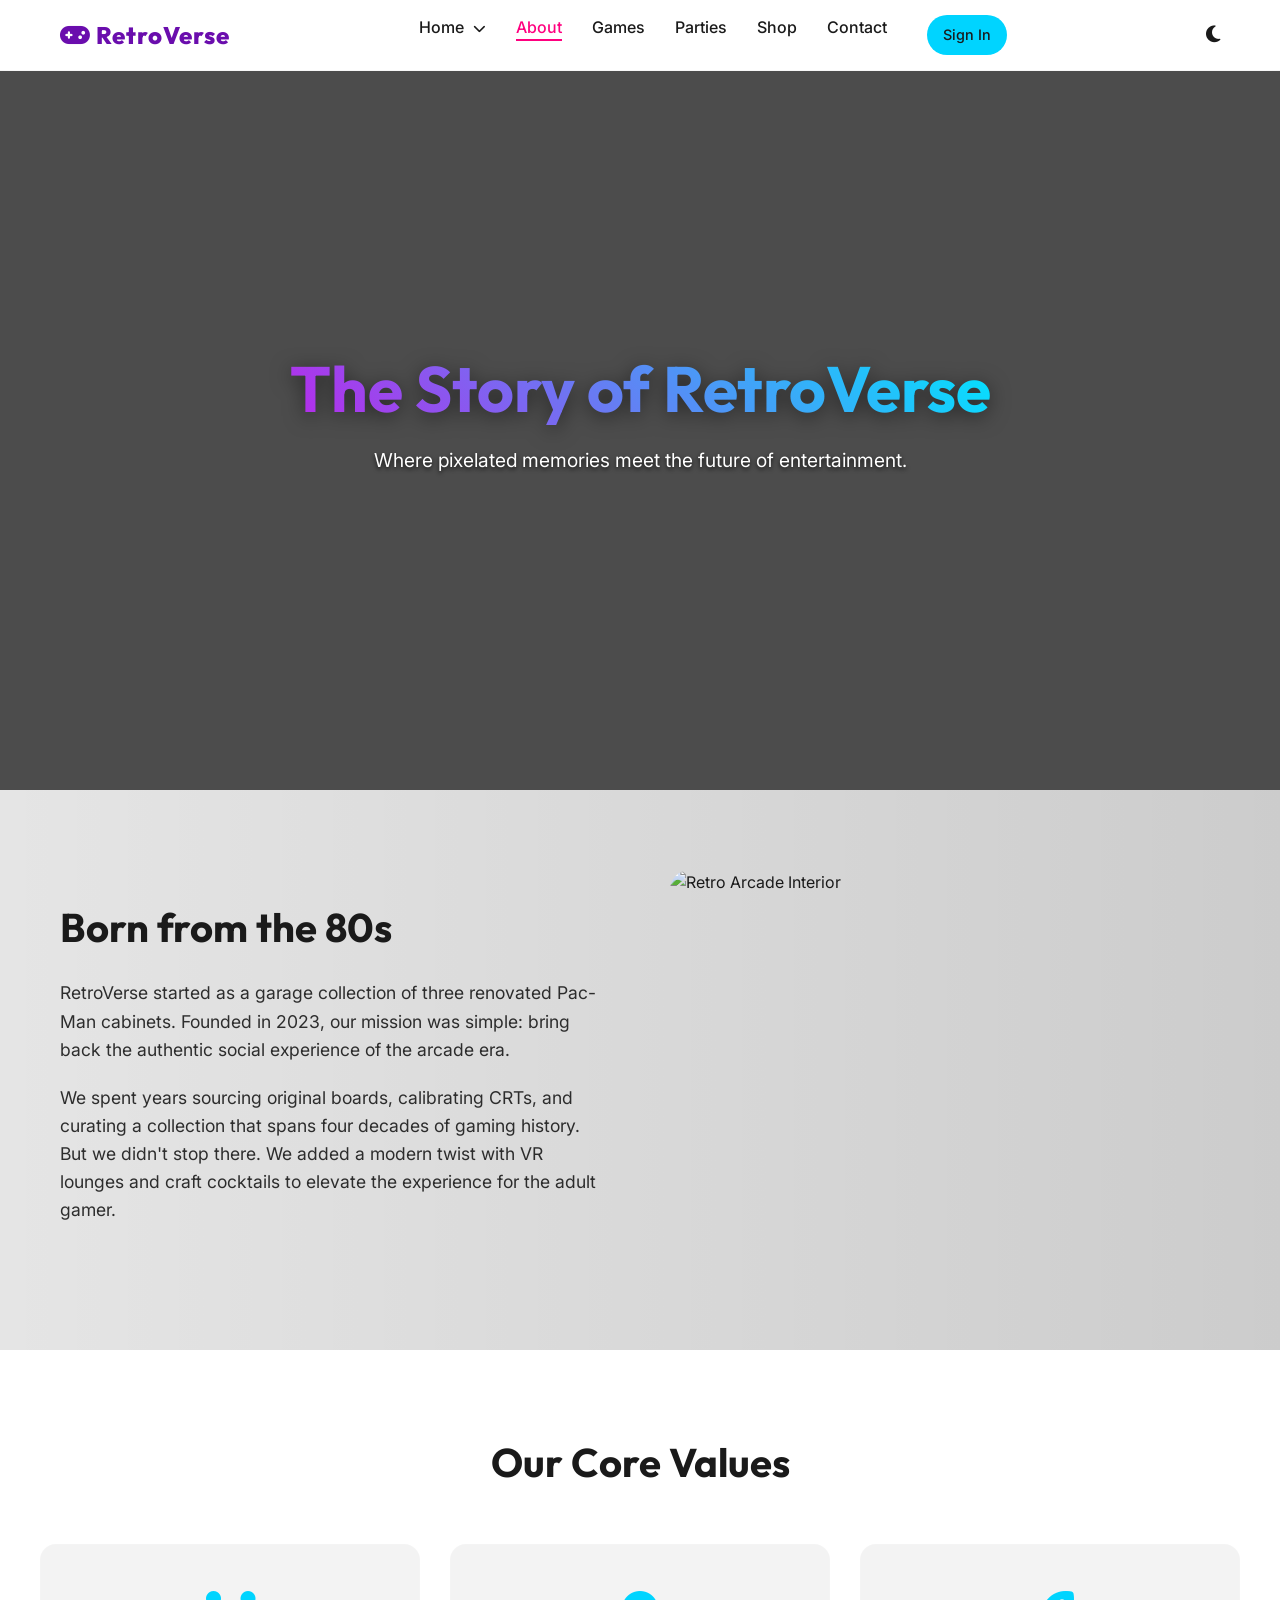
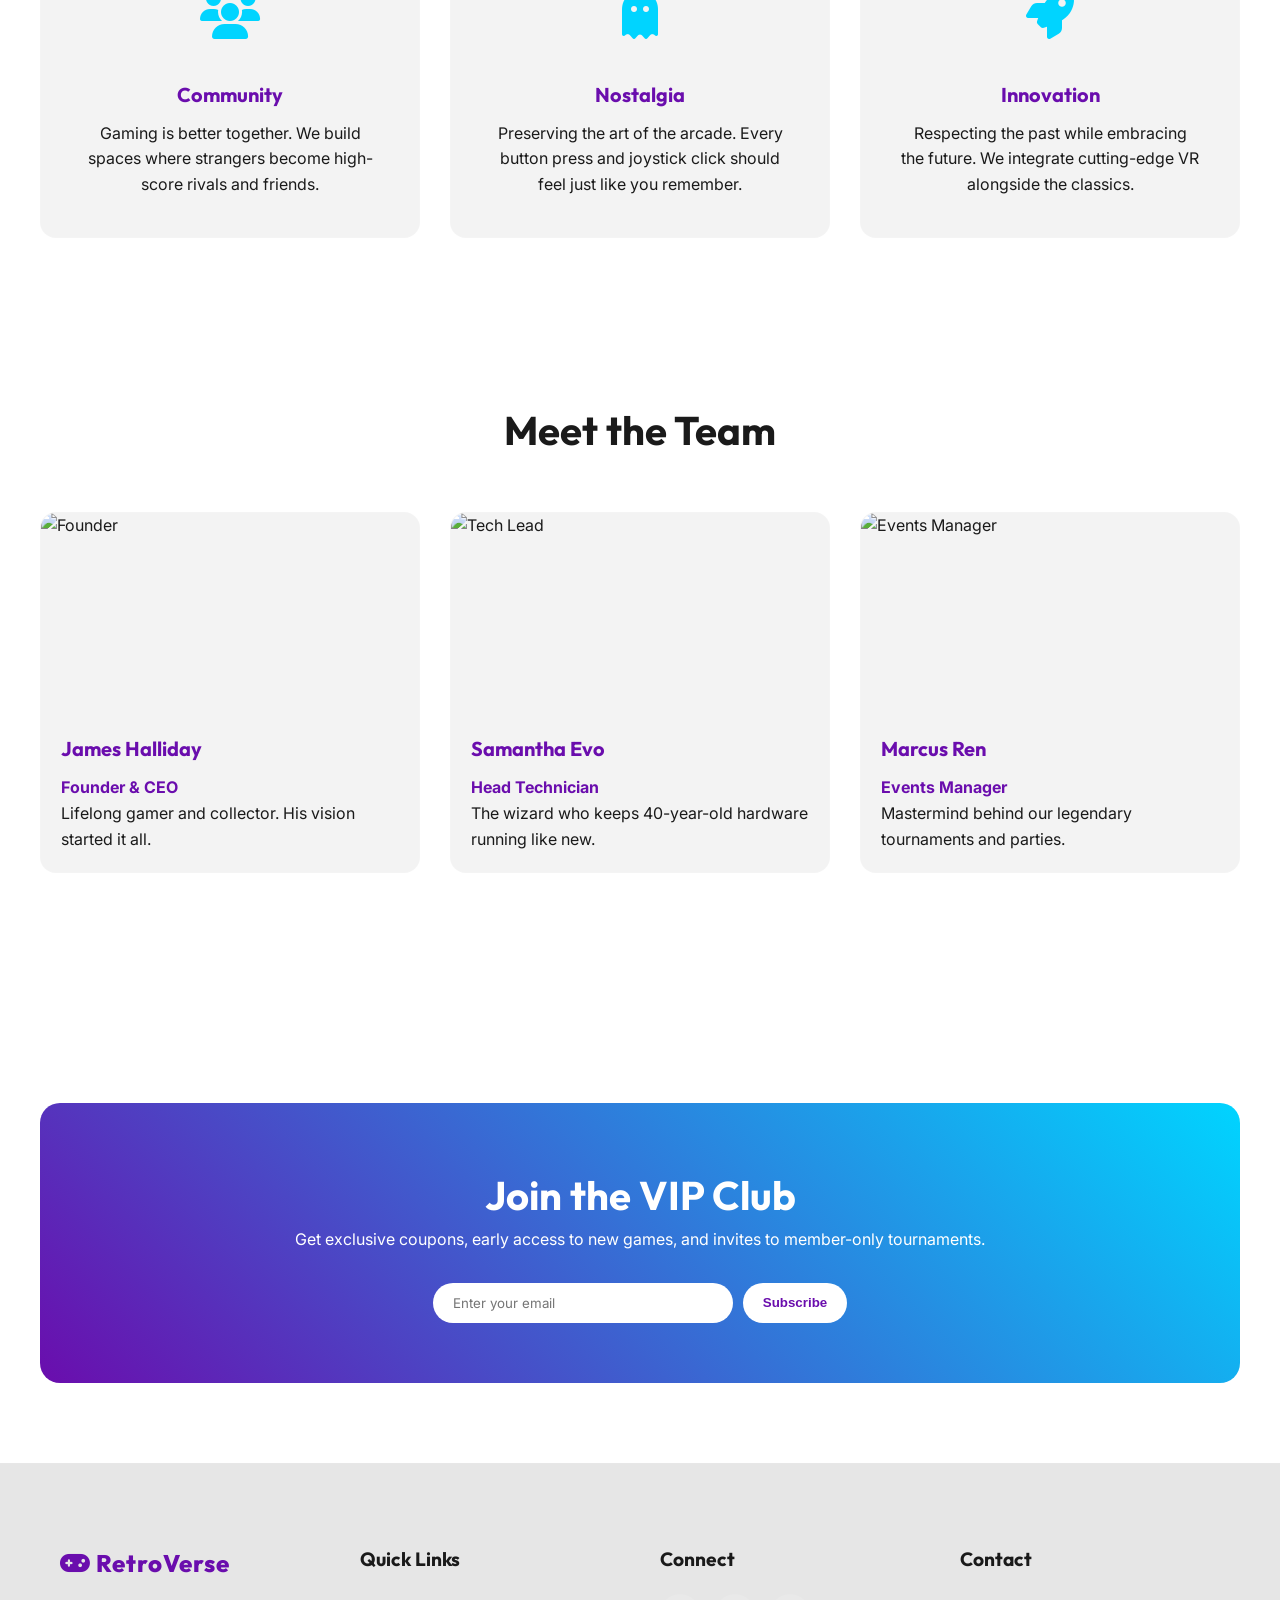
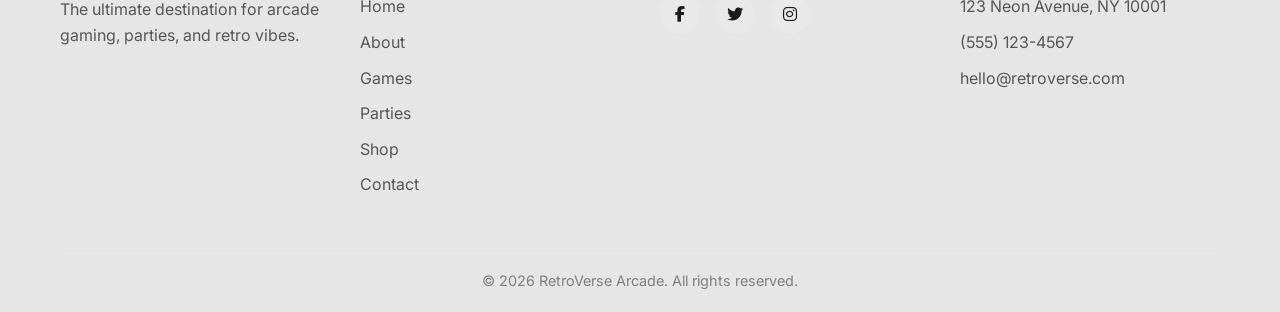
==== commit fe4e9af3: "navbar" ====
--- a/about.html
+++ b/about.html
@@ -28,7 +28,7 @@
         <div class="container">
             <nav>
                 <a href="index.html" class="logo"><i class="fa-solid fa-gamepad"></i> RetroVerse</a>
-                <button class="menu-toggle"><i class="fa-solid fa-bars"></i></button>
+
                 <ul class="nav-links">
                     <li class="dropdown">
                         <a href="index.html">Home <i class="fa-solid fa-chevron-down"
@@ -43,11 +43,13 @@
                     <li><a href="parties.html">Parties</a></li>
                     <li><a href="shop.html">Shop</a></li>
                     <li><a href="contact.html">Contact</a></li>
+                    <li><a href="signin.html" class="btn btn-signin">Sign In</a></li>
                 </ul>
                 <button class="theme-toggle" aria-label="Toggle Dark Mode">
                     <i class="fa-solid fa-moon"></i>
                 </button>
-                <a href="signin.html" class="btn btn-signin">Sign In</a>
+                <button class="menu-toggle"><i class="fa-solid fa-bars"></i></button>
+
             </nav>
         </div>
     </header>
--- a/style.css
+++ b/style.css
@@ -343,12 +343,33 @@
     text-decoration: none;
     display: block;
     transition: background-color 0.2s;
+    position: relative;
 }
 
 .dropdown-content a:hover {
     background-color: var(--primary-color);
     color: white;
 }
+
+.dropdown-content a.active {
+    color: var(--accent-color);
+}
+
+.dropdown-content a::after {
+    content: '';
+    position: absolute;
+    width: 0;
+    height: 2px;
+    bottom: 0;
+    left: 0;
+    background-color: var(--accent-color);
+    transition: width 0.3s;
+}
+
+.dropdown-content a.active::after {
+    width: 100%;
+}
+
 
 .dropdown:hover .dropdown-content {
     display: block;
@@ -1355,6 +1376,59 @@
         min-width: auto;
     }
 
+    /* Flatten Dropdown on Mobile */
+    .dropdown>a {
+        display: none;
+    }
+
+    .dropdown-content {
+        display: flex;
+        flex-direction: column;
+        position: static;
+        box-shadow: none;
+        background: transparent;
+        border: none;
+        width: 100%;
+        padding: 0;
+        min-width: auto;
+        overflow: visible;
+    }
+
+    .dropdown-content a {
+        display: block;
+        width: fit-content;
+        padding: 10px 0;
+        margin: 0 auto;
+        font-weight: 500;
+        color: var(--text-color);
+        opacity: 1;
+        text-align: center;
+        text-decoration: none;
+        position: relative;
+    }
+
+    .dropdown-content a.active {
+        color: var(--accent-color);
+    }
+
+    /* Ensure underline shows on mobile */
+    .dropdown-content a.active::after {
+        content: '';
+        position: absolute;
+        width: 100%;
+        height: 2px;
+        bottom: 0;
+        left: 0;
+        background-color: var(--accent-color);
+    }
+
+    .nav-links li.dropdown {
+        width: 100%;
+        display: flex;
+        flex-direction: column;
+        align-items: center;
+    }
+
 }
 
 /* Authentication Pages */
@@ -1366,7 +1440,7 @@
     background: linear-gradient(135deg, rgba(106, 13, 173, 0.1), rgba(0, 212, 255, 0.1));
 }
 
-.theme-toggle {
+body>.theme-toggle {
     position: fixed;
     top: 10px;
     right: 20px;
@@ -1385,7 +1459,7 @@
     font-size: 1.2rem;
 }
 
-.theme-toggle:hover {
+body>.theme-toggle:hover {
     transform: scale(1.1);
     background: var(--primary-color);
     color: white;
@@ -1418,7 +1492,7 @@
     color: #ffffff;
 }
 
-[data-theme="dark"] .theme-toggle {
+[data-theme="dark"] body>.theme-toggle {
     background: #2a2a2a;
     border: 1px solid rgba(255, 255, 255, 0.2);
 }
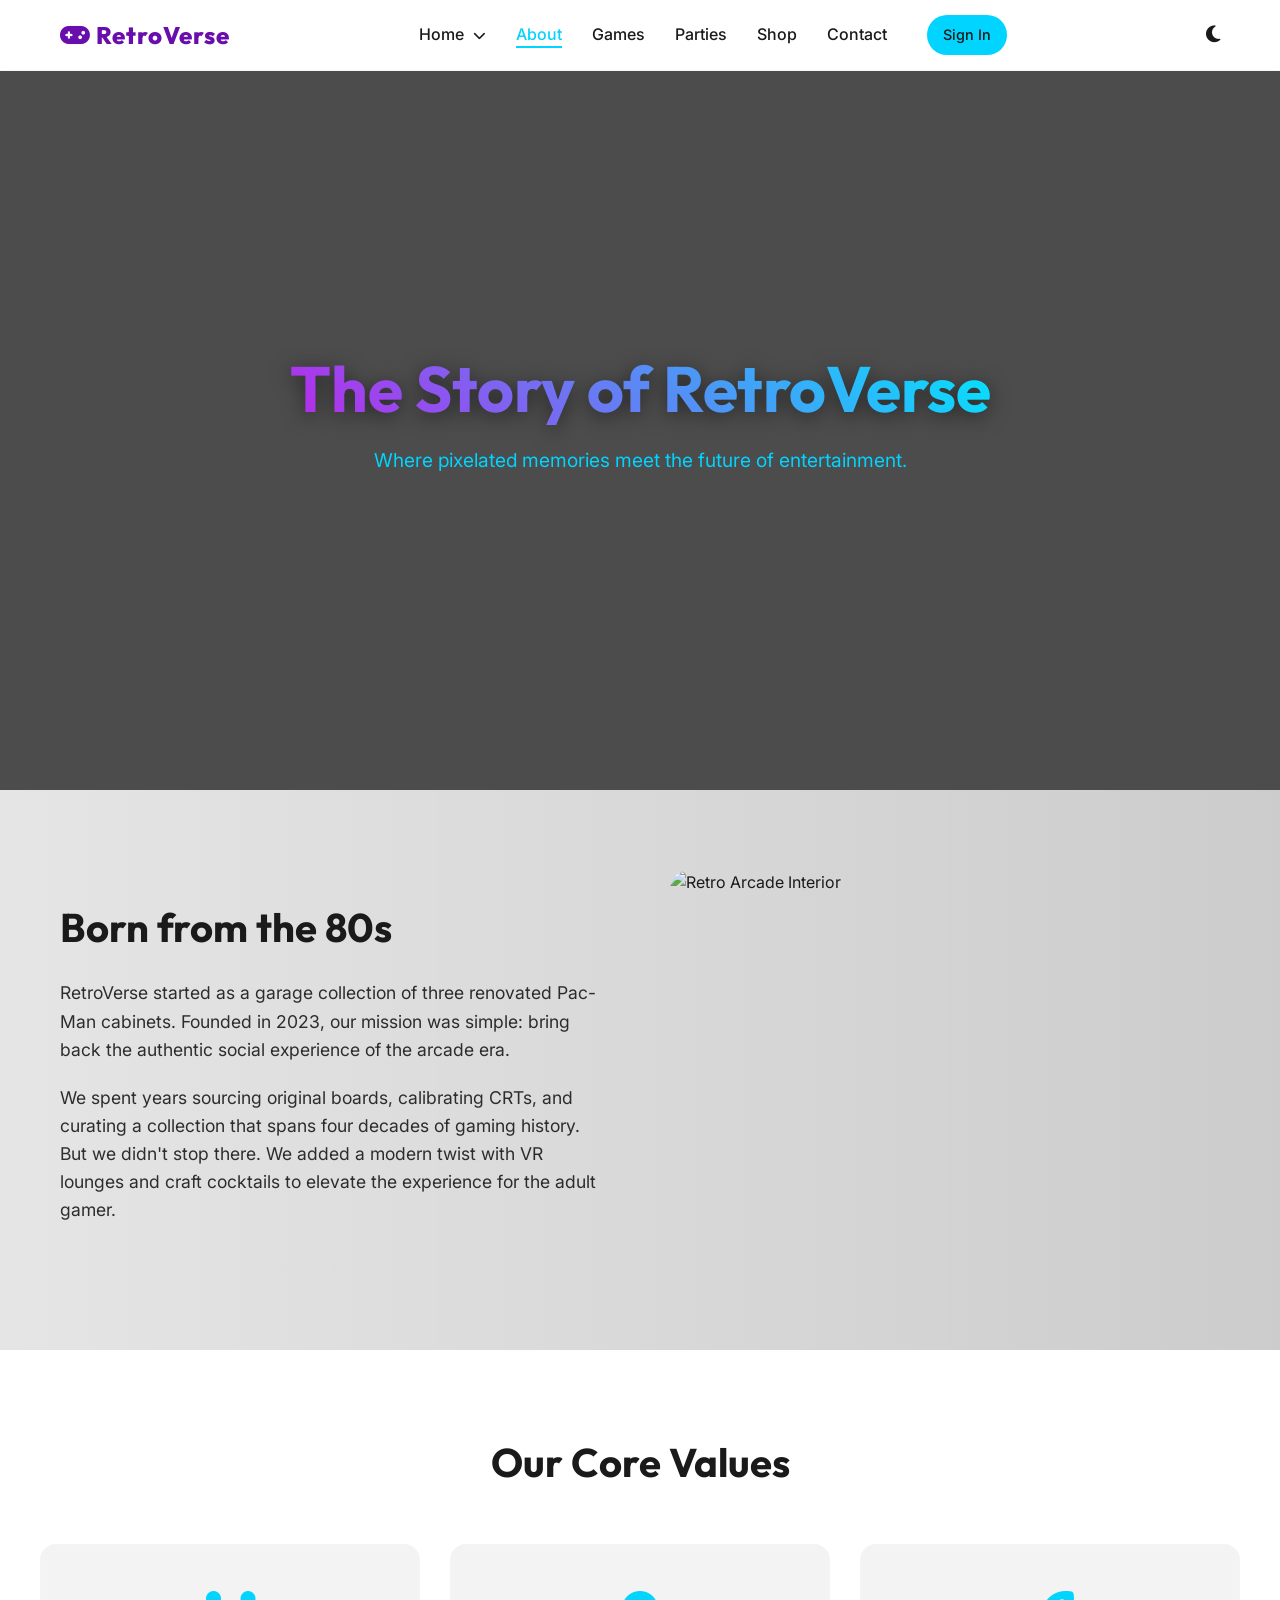
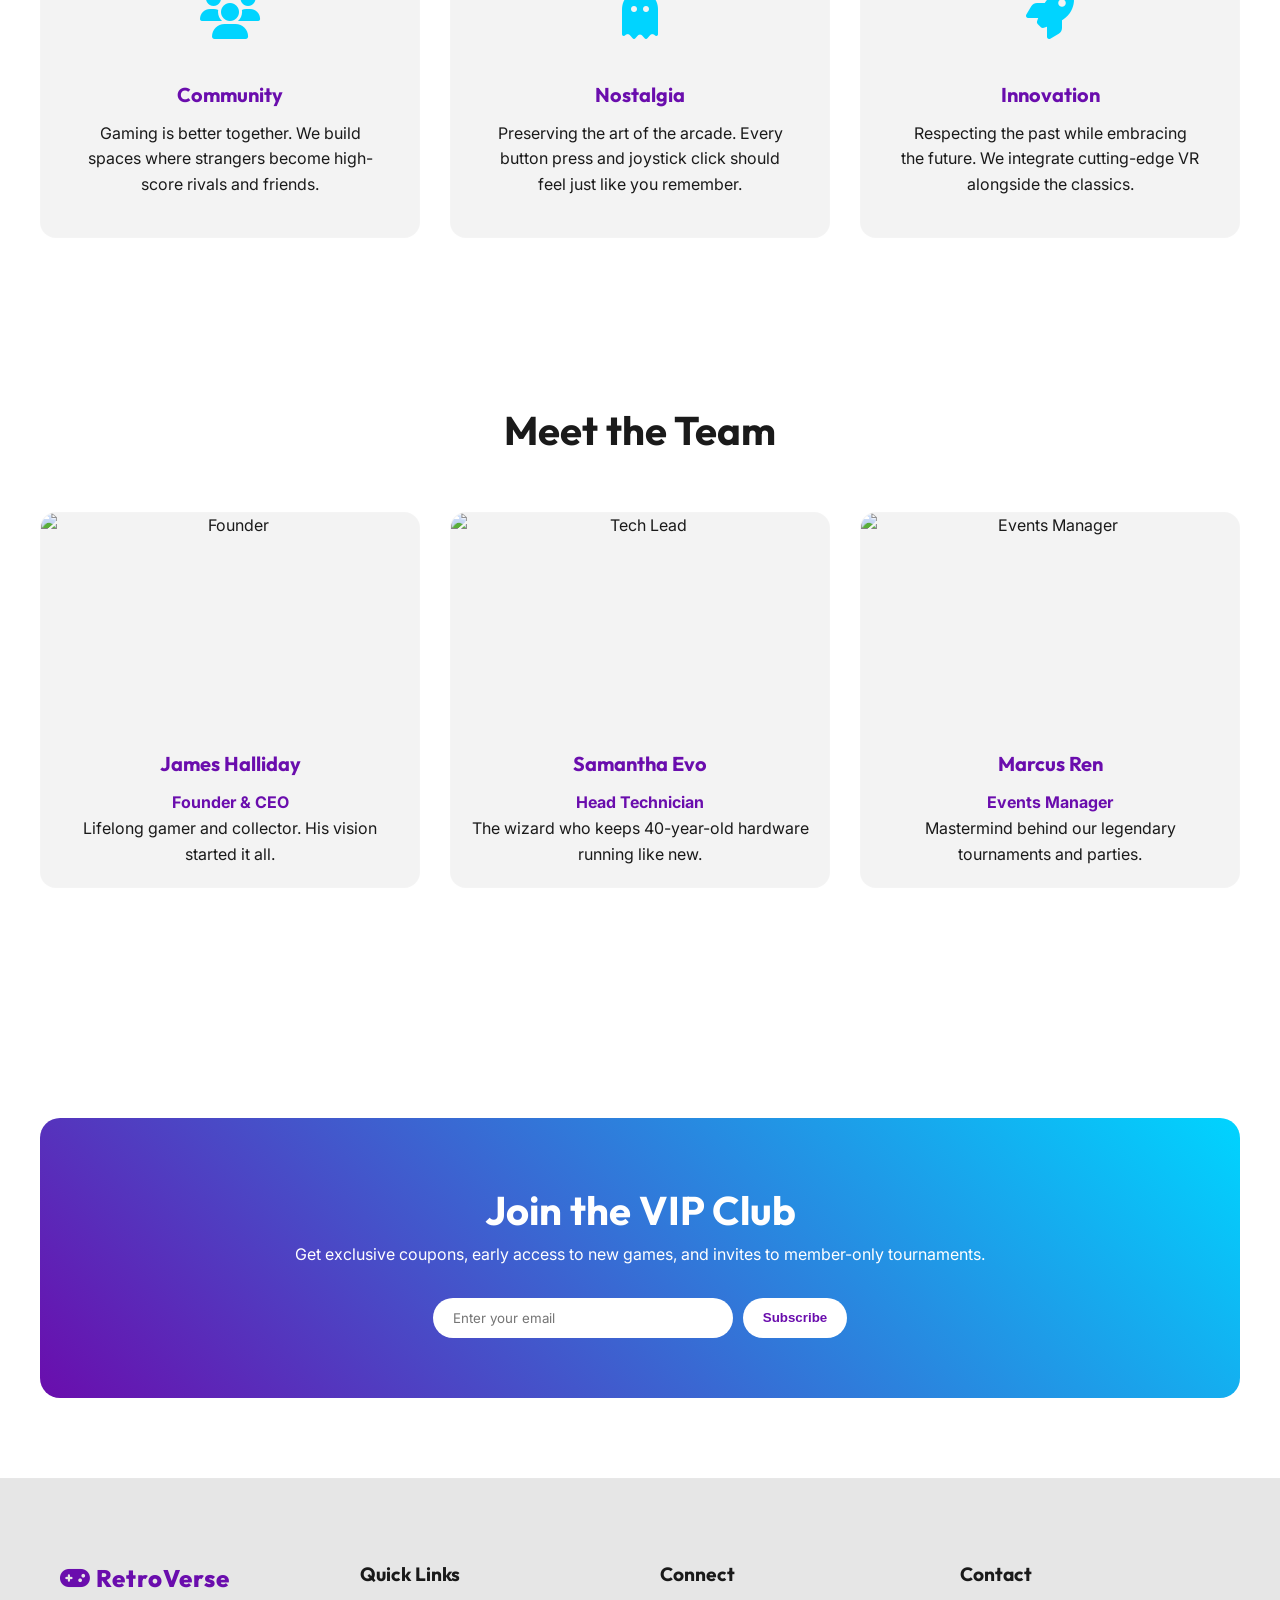
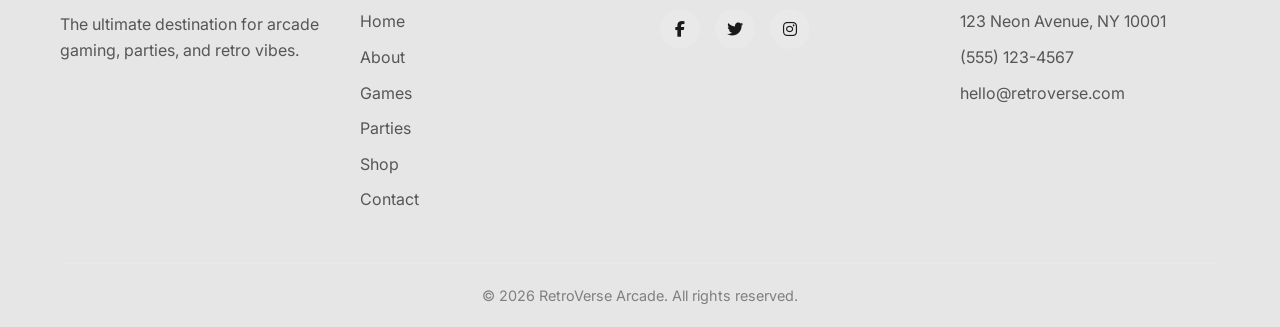
==== commit 920547b6: "changes" ====
--- a/about.html
+++ b/about.html
@@ -123,7 +123,7 @@
         </section>
 
         <!-- Team Section (Card Grid reuse) -->
-        <section class="container section-padding" style="padding-bottom: 150px;">
+        <section class="container section-padding team-section" style="padding-bottom: 150px;">
             <h2 class="text-center" style="margin-bottom: 50px;">Meet the Team</h2>
             <div class="games-grid">
                 <div class="card">
--- a/style.css
+++ b/style.css
@@ -10,8 +10,8 @@
     /* Purple */
     --color-secondary-light: #00D4FF;
     /* Cyan */
-    --color-accent-light: #FF007F;
-    /* Pink */
+    --color-accent-light: var(--color-secondary-light);
+    /* Set to Cyan to consolidate colors */
     --color-card-bg-light: #f3f3f3;
     --color-footer-bg-light: #e6e6e6;
 
@@ -22,8 +22,8 @@
     /* Neon Purple */
     --color-secondary-dark: #00e5ff;
     /* Neon Cyan */
-    --color-accent-dark: #ff0099;
-    /* Neon Pink */
+    --color-accent-dark: var(--color-secondary-dark);
+    /* Set to Neon Cyan to consolidate colors */
     --color-card-bg-dark: #1f1f1f;
     --color-footer-bg-dark: #111111;
 
@@ -276,6 +276,13 @@
     break-inside: avoid;
     border: 1px solid rgba(255, 255, 255, 0.05);
     box-shadow: 0 10px 30px rgba(0, 0, 0, 0.1);
+    display: flex;
+    flex-direction: column;
+    height: 100%;
+}
+
+.testi-card h4 {
+    margin-top: auto;
 }
 
 .large-testi {
@@ -316,11 +323,41 @@
     .home-variant-2 .container.expanded-width {
         flex-direction: column;
         text-align: center;
+        justify-content: center;
+        padding: 0 20px;
     }
 
     .home-variant-2 .hero-content {
         padding-left: 0;
         margin-bottom: 40px;
+        text-align: center;
+        display: flex;
+        flex-direction: column;
+        align-items: center;
+        justify-content: center;
+    }
+
+    .home-variant-2 .hero-content h1 {
+        text-align: center;
+    }
+
+    .home-variant-2 .hero-content p {
+        text-align: center;
+        max-width: 600px;
+        margin: 0 auto 30px;
+    }
+
+    .home-variant-2 .hero-btns {
+        display: flex;
+        flex-direction: column;
+        align-items: center;
+        gap: 15px;
+    }
+
+    .home-variant-2 .hero-visual {
+        display: flex;
+        justify-content: center;
+        align-items: center;
     }
 
     .featured-grid {
@@ -467,8 +504,8 @@
 
 .btn-secondary:hover {
     background-color: var(--secondary-color);
-    color: var(--color-bg-dark);
-    /* Assume dark text on bright cyan */
+    color: #ffffff;
+    /* Changed from dark text to white for better visibility on bright cyan */
 }
 
 /* Navigation */
@@ -503,6 +540,7 @@
     display: flex;
     gap: 30px;
     list-style: none;
+    align-items: center;
 }
 
 .nav-links a {
@@ -529,8 +567,8 @@
     transition: width 0.3s;
 }
 
-.nav-links a:hover::after,
-.nav-links a.active::after {
+.nav-links a:not(.btn-signin):hover::after,
+.nav-links a:not(.btn-signin).active::after {
     width: 100%;
 }
 
@@ -562,10 +600,14 @@
     padding: 8px 16px;
     font-size: 0.9rem;
     margin: 0 10px;
+    vertical-align: middle;
+    display: inline-block;
 }
 
 .btn-signin:hover {
-    background-color: var(--accent-color);
+    background-color: var(--primary-color);
+    color: white;
+    /* Ensure text is visible on hover */
     transform: translateY(-2px);
 }
 
@@ -623,8 +665,10 @@
     max-width: 600px;
     margin: 0 auto 30px;
     opacity: 1;
-    color: white;
-    text-shadow: 0 2px 4px rgba(0, 0, 0, 0.8);
+    color: var(--accent-color);
+    /* Explicit white */
+
+    /* Stronger shadow for visibility */
 }
 
 /* Grid Layouts (Common) */
@@ -784,6 +828,8 @@
 .testimonial-card h4 {
     margin-top: auto;
     padding-top: 15px;
+    align-self: flex-start;
+    /* Keeps text left-aligned while being at the bottom */
 }
 
 .quote-icon {
@@ -1108,6 +1154,13 @@
 
 .product-info {
     padding: 25px;
+    display: flex;
+    flex-direction: column;
+    height: calc(100% - 250px);
+}
+
+.product-info .btn {
+    margin-top: auto;
 }
 
 .product-info h3 {
@@ -1214,6 +1267,11 @@
     .products-grid {
         grid-template-columns: 1fr;
         gap: 20px;
+        text-align: center;
+    }
+
+    .product-card {
+        text-align: center;
     }
 
     .offers-grid {
@@ -1240,6 +1298,10 @@
 
 /* Tablet Responsive for Shop */
 @media (max-width: 1024px) {
+
+    .categories-grid {
+        grid-template-columns: repeat(2, 1fr);
+    }
 
     .categories-grid,
     .products-grid,
@@ -1251,10 +1313,73 @@
     .product-card,
     .offer-card {
         padding: 20px;
+        text-align: center;
     }
 
     .hero h1 {
         font-size: 3rem;
+    }
+
+    .games-grid,
+    .testimonial-grid {
+        display: flex;
+        flex-wrap: wrap;
+        justify-content: center;
+        gap: 30px;
+        text-align: center;
+        /* Center testimonial text if needed */
+    }
+
+    .testimonial-card {
+        align-items: center;
+        text-align: center;
+    }
+
+    .testimonial-card h4 {
+        align-self: center;
+        /* Center author name */
+    }
+
+    .games-grid .card,
+    .testimonial-grid .testimonial-card {
+        flex: 1 1 calc(50% - 30px);
+        max-width: calc(50% - 15px);
+    }
+
+    .testimonial-grid .testimonial-card {
+        border-left: 4px solid var(--accent-color);
+    }
+
+    @media (max-width: 900px) {
+
+        .games-grid .card,
+        .testimonial-grid .testimonial-card {
+            flex: 1 1 100%;
+            max-width: 100%;
+        }
+    }
+
+    /* Home2 tablet specific styles */
+    .home-variant-2 .hero-split {
+        height: auto;
+        min-height: 90vh;
+    }
+
+    .home-variant-2 .container.expanded-width {
+        max-width: 1200px;
+        gap: 40px;
+    }
+
+    .home-variant-2 .hero-content h1 {
+        font-size: 4rem;
+    }
+
+    .home-variant-2 .hero-content p {
+        max-width: 500px;
+    }
+
+    .home-variant-2 .hero-img-3d {
+        max-width: 400px;
     }
 }
 
@@ -1338,6 +1463,62 @@
 @media (max-width: 768px) {
     .hero h1 {
         font-size: 2.5rem;
+    }
+
+    /* Home2 specific mobile styles */
+    .home-variant-2 .hero-split {
+        height: auto;
+        min-height: 100vh;
+        padding: 100px 0 80px;
+    }
+
+    .home-variant-2 .container.expanded-width {
+        padding: 0 15px;
+        gap: 30px;
+    }
+
+    .home-variant-2 .hero-content {
+        margin-bottom: 30px;
+    }
+
+    .home-variant-2 .hero-content h1 {
+        font-size: 3rem;
+        line-height: 1.1;
+        margin-bottom: 20px;
+    }
+
+    .home-variant-2 .hero-content p {
+        font-size: 1.1rem;
+        margin: 0 auto 25px;
+    }
+
+    .home-variant-2 .hero-btns,
+    .hero-btns {
+        display: flex;
+        flex-direction: column;
+        gap: 15px;
+        align-items: center;
+        width: 100%;
+        max-width: 300px;
+        margin: 0 auto;
+    }
+
+    .home-variant-2 .hero-btns .btn,
+    .hero-btns .btn {
+        width: 100%;
+        max-width: 280px;
+        padding: 12px 24px;
+        display: block;
+    }
+
+    .home-variant-2 .hero-visual {
+        margin-top: 20px;
+    }
+
+    .home-variant-2 .hero-img-3d {
+        max-width: 350px;
+        width: 100%;
+        height: auto;
     }
 
     .nav-links {
@@ -1360,10 +1541,57 @@
 
     .menu-toggle {
         display: block;
-    }
-
-    .split-section {
+        margin-left: 15px;
+    }
+
+    nav {
+        display: flex;
+        align-items: center;
+        width: 100%;
+        justify-content: center;
+        position: relative;
+    }
+
+    .logo {
+        position: absolute;
+        left: 50%;
+        transform: translateX(-50%);
+        margin: 0;
+        z-index: 10;
+    }
+
+    .theme-toggle {
+        margin-left: auto;
+        order: 10;
+        position: relative;
+        z-index: 11;
+    }
+
+    .menu-toggle {
+        order: 11;
+        position: relative;
+        z-index: 11;
+        margin-left: 15px;
+    }
+
+    .split-section,
+    .categories-grid {
         grid-template-columns: 1fr;
+        text-align: center;
+        gap: 30px;
+    }
+
+    .split-content {
+        order: 2;
+    }
+
+    .split-image {
+        order: 1;
+        min-height: 300px;
+    }
+
+    .split-content .btn {
+        margin: 0 auto;
     }
 
     .newsletter-form {
@@ -1442,28 +1670,29 @@
 
 body>.theme-toggle {
     position: fixed;
-    top: 10px;
+    top: 20px;
     right: 20px;
+    z-index: 2000;
     background: var(--card-bg);
-    border: 1px solid rgba(255, 255, 255, 0.2);
+    border: 1px solid rgba(255, 255, 255, 0.1);
+    width: 45px;
+    height: 45px;
     border-radius: 50%;
-    width: 50px;
-    height: 50px;
     display: flex;
     align-items: center;
     justify-content: center;
-    cursor: pointer;
+    box-shadow: 0 4px 15px rgba(0, 0, 0, 0.2);
     transition: all 0.3s ease;
-    z-index: 1000;
-    color: var(--text-color);
-    font-size: 1.2rem;
 }
 
 body>.theme-toggle:hover {
     transform: scale(1.1);
-    background: var(--primary-color);
-    color: white;
-}
+    color: var(--primary-color);
+}
+
+
+/* Fixed stray code from previous edit */
+
 
 /* Dark Theme Styles */
 [data-theme="dark"] {
@@ -1548,11 +1777,18 @@
     color: var(--primary-color);
 }
 
+.auth-section .container {
+    width: 100%;
+    display: flex;
+    justify-content: center;
+}
+
 .auth-container {
-    max-width: 800px;
+    max-width: 1100px;
     width: 100%;
     margin: 0 auto;
 }
+
 
 .auth-card {
     background: white;
@@ -1562,6 +1798,14 @@
     width: 100%;
     max-width: 900px;
     margin: 0 auto;
+}
+
+.auth-header-logo {
+    display: flex;
+    align-items: center;
+    justify-content: center;
+    gap: 15px;
+    margin-bottom: 20px;
 }
 
 .auth-header {
@@ -1656,11 +1900,15 @@
 
 .checkbox-label {
     display: flex;
-    align-items: center;
+    align-items: flex-start;
     cursor: pointer;
     font-size: 0.9rem;
     color: var(--text-color);
-}
+    text-align: left;
+    gap: 8px;
+}
+
+
 
 .checkbox-label input[type="checkbox"] {
     display: none;
@@ -1799,14 +2047,68 @@
     color: var(--accent-color);
 }
 
+/* Tablet Responsive Styles for Auth Pages */
+@media (max-width: 1024px) {
+    .auth-container {
+        max-width: 95%;
+        padding: 0 15px;
+    }
+
+    .auth-card {
+        padding: 40px 30px;
+        max-width: 640px;
+    }
+
+    .auth-header h3 {
+        font-size: 1.8rem;
+    }
+
+    .form-row {
+        gap: 20px;
+    }
+
+    .social-btn {
+        min-width: 160px;
+        padding: 10px 16px;
+        font-size: 0.9rem;
+    }
+
+    .auth-btn {
+        width: 70%;
+        padding: 12px;
+    }
+}
+
+/* Mobile Responsive Styles for Auth Pages */
 @media (max-width: 768px) {
+    .auth-section {
+        padding: 40px 0;
+    }
+
+    .auth-container {
+        max-width: 95%;
+        padding: 0;
+        margin: 0 auto;
+    }
+
     .auth-card {
         padding: 30px 20px;
-        margin: 20px;
-    }
-
-    .auth-header h1 {
+        margin: 0 auto;
+        border-radius: 15px;
+        width: 100%;
+    }
+
+    .auth-header {
+        margin-bottom: 25px;
+    }
+
+    .auth-header h3 {
         font-size: 1.5rem;
+        margin-bottom: 15px;
+    }
+
+    .auth-form {
+        margin-bottom: 25px;
     }
 
     .form-row {
@@ -1814,7 +2116,139 @@
         gap: 0;
     }
 
+    .form-group {
+        margin-bottom: 20px;
+    }
+
+    .auth-form .form-input {
+        padding: 16px 18px 16px 45px;
+        font-size: 16px;
+        /* Prevents zoom on iOS */
+    }
+
+    .input-icon {
+        left: 18px;
+        font-size: 1.1rem;
+    }
+
+    .password-toggle {
+        right: 18px;
+        font-size: 1.1rem;
+    }
+
+    .form-options {
+        flex-direction: row;
+        justify-content: space-between;
+        align-items: center;
+        margin-bottom: 25px;
+        width: 100%;
+    }
+
+    .checkbox-label {
+        font-size: 0.95rem;
+    }
+
+    .forgot-link {
+        font-size: 0.95rem;
+    }
+
+    .auth-btn {
+        width: 100%;
+        padding: 14px;
+        font-size: 1rem;
+        margin-bottom: 20px;
+    }
+
+    .auth-divider {
+        margin: 25px 0;
+    }
+
     .social-auth {
-        flex-direction: column;
-    }
+        flex-direction: row;
+        gap: 12px;
+        margin-bottom: 25px;
+    }
+
+    .social-btn {
+        flex: 1;
+        min-width: 0;
+        padding: 12px 10px;
+        font-size: 0.9rem;
+    }
+
+
+    .social-btn {
+        width: 100%;
+        min-width: auto;
+        padding: 14px 20px;
+        font-size: 1rem;
+    }
+
+    .auth-footer {
+        padding-top: 20px;
+    }
+
+    .auth-footer p {
+        font-size: 0.95rem;
+        line-height: 1.5;
+    }
+}
+
+/* Small Mobile Responsive Styles */
+@media (max-width: 480px) {
+    .auth-section {
+        padding: 20px 0;
+    }
+
+    .auth-card {
+        padding: 25px 15px;
+        margin: 0 10px;
+    }
+
+    .auth-header h3 {
+        font-size: 1.3rem;
+    }
+
+    .auth-form .form-input {
+        padding: 14px 16px 14px 40px;
+    }
+
+    .input-icon {
+        left: 15px;
+        font-size: 1rem;
+    }
+
+    .password-toggle {
+        right: 15px;
+        font-size: 1rem;
+    }
+
+    .social-btn {
+        padding: 12px 16px;
+        font-size: 0.95rem;
+    }
+
+    .auth-btn {
+        padding: 12px;
+        font-size: 0.95rem;
+    }
+}
+
+/* Team Section Specific Centering */
+.team-section {
+    text-align: center;
+}
+
+.team-section .card-content {
+    text-align: center;
+}
+
+.team-section .card {
+    display: flex;
+    flex-direction: column;
+    align-items: center;
+}
+
+.team-section .card-title {
+    margin-top: 15px;
 }
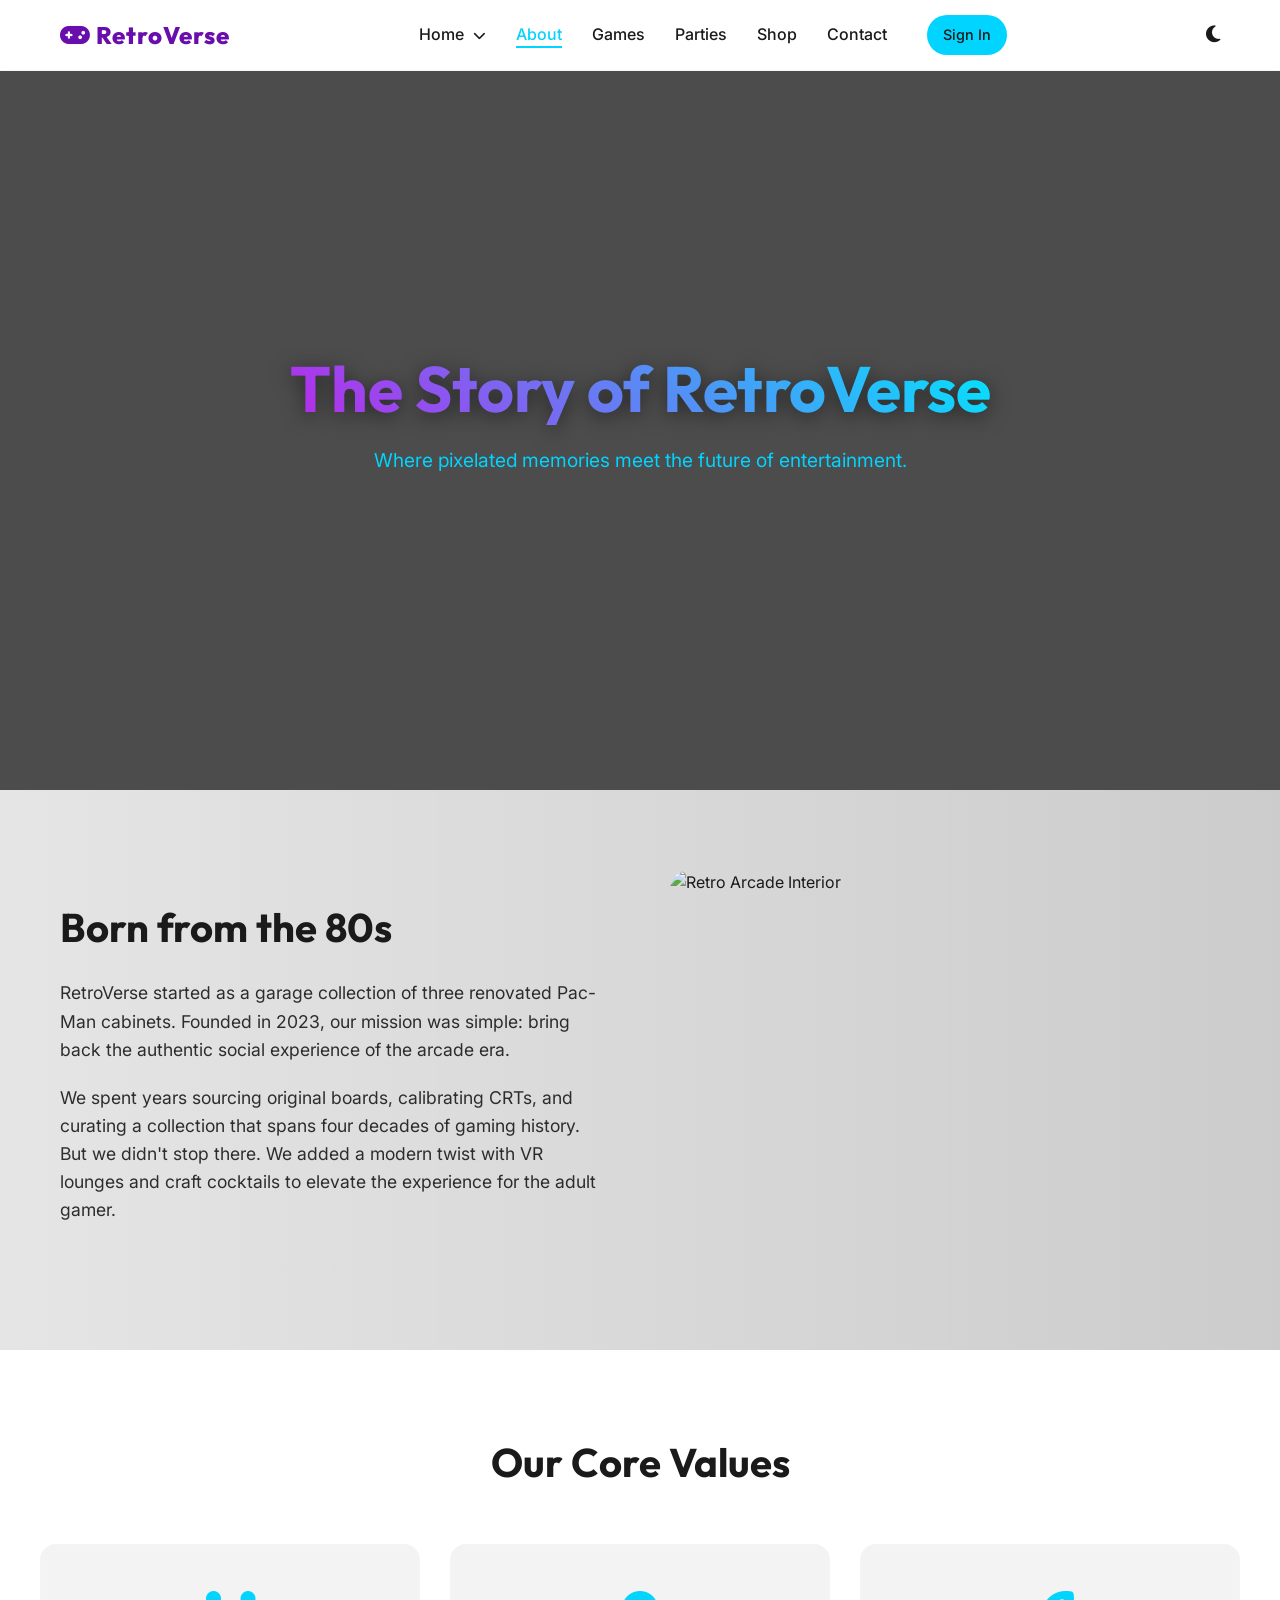
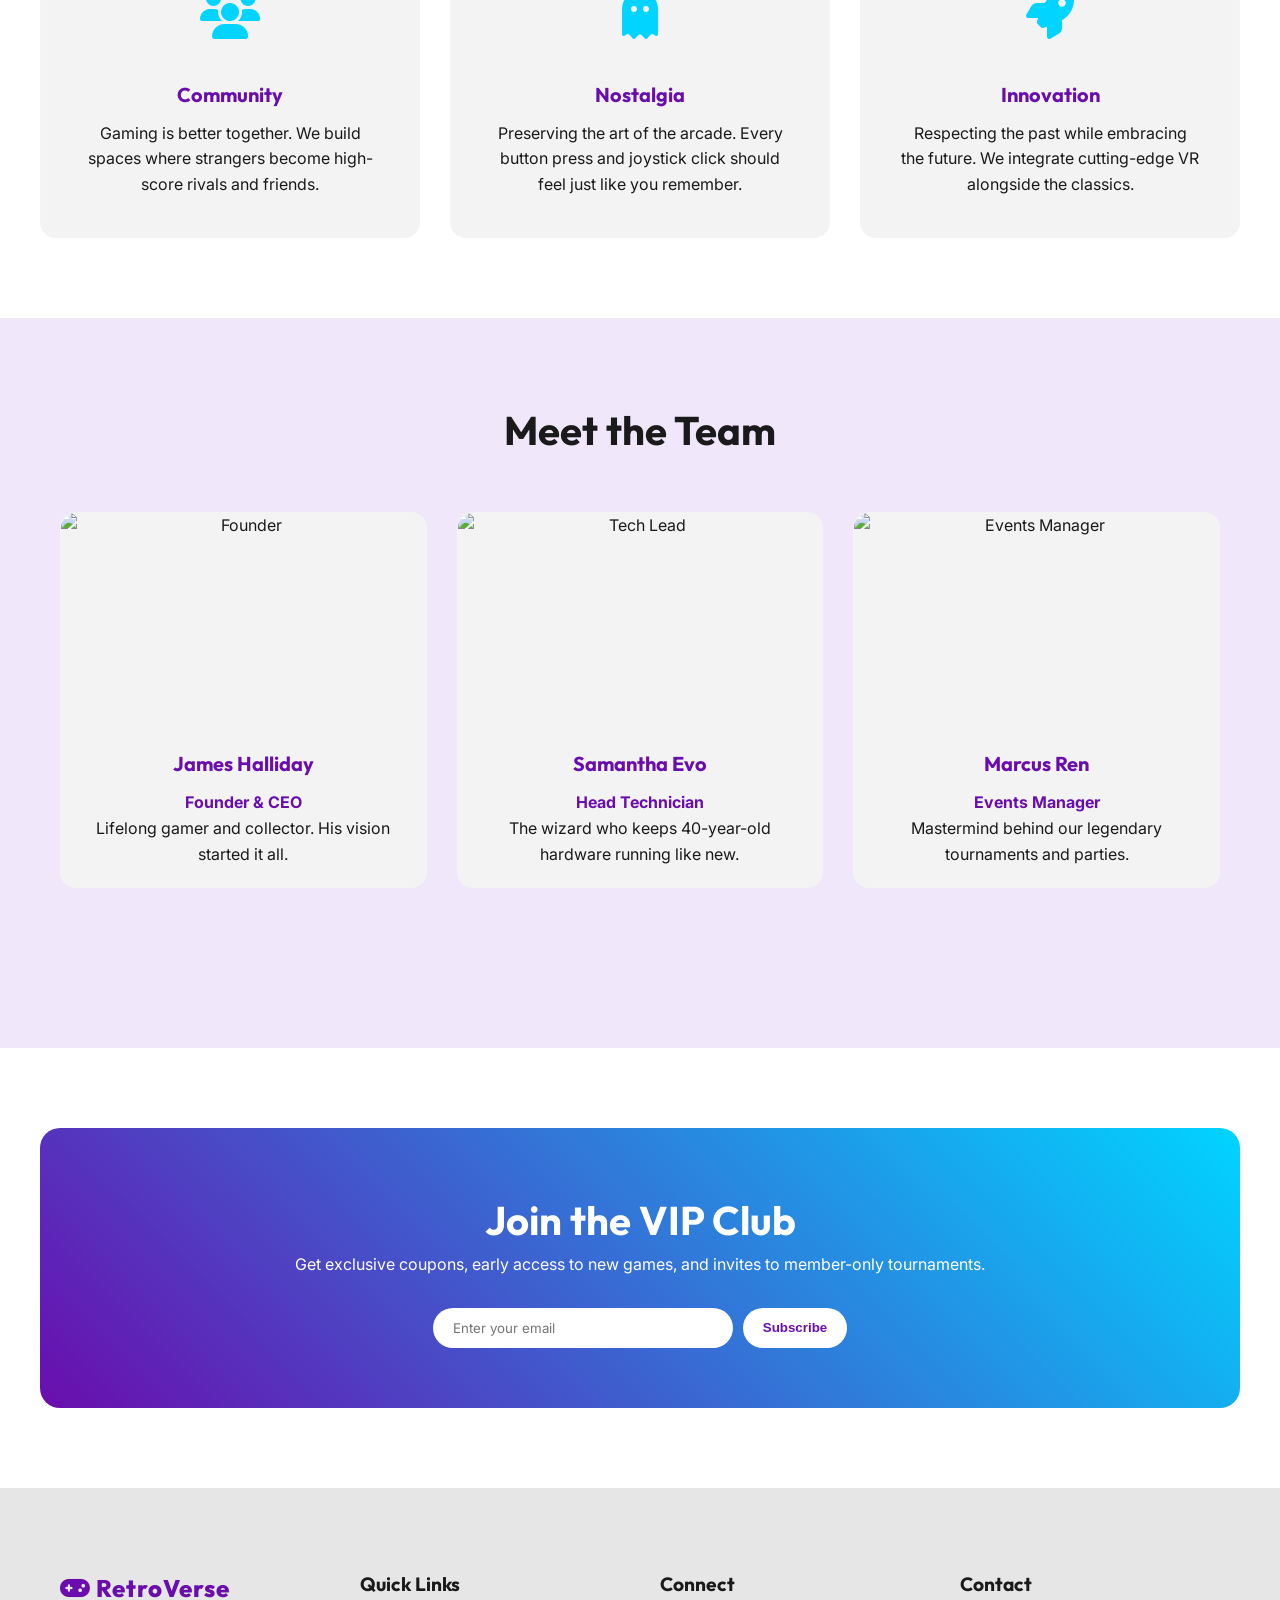
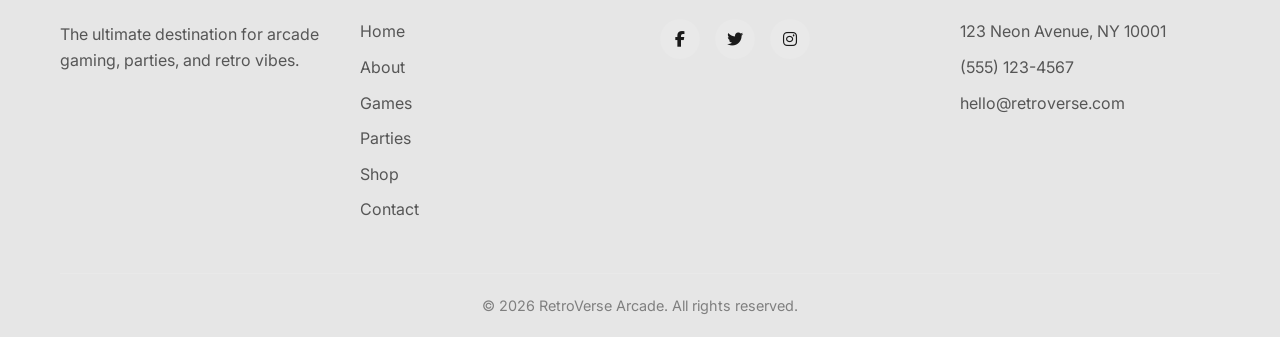
==== commit d7276942: "after" ====
--- a/about.html
+++ b/about.html
@@ -123,34 +123,36 @@
         </section>
 
         <!-- Team Section (Card Grid reuse) -->
-        <section class="container section-padding team-section" style="padding-bottom: 150px;">
-            <h2 class="text-center" style="margin-bottom: 50px;">Meet the Team</h2>
-            <div class="games-grid">
-                <div class="card">
-                    <img src="https://images.unsplash.com/photo-1560250097-0b93528c311a?ixlib=rb-4.0.3&auto=format&fit=crop&w=800&q=80"
-                        alt="Founder" class="card-img">
-                    <div class="card-content">
-                        <h3 class="card-title">James Halliday</h3>
-                        <p style="color: var(--primary-color); font-weight: bold;">Founder & CEO</p>
-                        <p>Lifelong gamer and collector. His vision started it all.</p>
-                    </div>
-                </div>
-                <div class="card">
-                    <img src="https://images.unsplash.com/photo-1573496359142-b8d87734a5a2?ixlib=rb-4.0.3&auto=format&fit=crop&w=800&q=80"
-                        alt="Tech Lead" class="card-img">
-                    <div class="card-content">
-                        <h3 class="card-title">Samantha Evo</h3>
-                        <p style="color: var(--primary-color); font-weight: bold;">Head Technician</p>
-                        <p>The wizard who keeps 40-year-old hardware running like new.</p>
-                    </div>
-                </div>
-                <div class="card">
-                    <img src="https://images.unsplash.com/photo-1519085360753-af0119f7cbe7?ixlib=rb-4.0.3&auto=format&fit=crop&w=800&q=80"
-                        alt="Events Manager" class="card-img">
-                    <div class="card-content">
-                        <h3 class="card-title">Marcus Ren</h3>
-                        <p style="color: var(--primary-color); font-weight: bold;">Events Manager</p>
-                        <p>Mastermind behind our legendary tournaments and parties.</p>
+        <section class="team-section section-padding">
+            <div class="container" style="padding-bottom: 80px;">
+                <h2 class="text-center" style="margin-bottom: 50px;">Meet the Team</h2>
+                <div class="games-grid">
+                    <div class="card">
+                        <img src="https://images.unsplash.com/photo-1560250097-0b93528c311a?ixlib=rb-4.0.3&auto=format&fit=crop&w=800&q=80"
+                            alt="Founder" class="card-img">
+                        <div class="card-content">
+                            <h3 class="card-title">James Halliday</h3>
+                            <p style="color: var(--primary-color); font-weight: bold;">Founder & CEO</p>
+                            <p>Lifelong gamer and collector. His vision started it all.</p>
+                        </div>
+                    </div>
+                    <div class="card">
+                        <img src="https://images.unsplash.com/photo-1573496359142-b8d87734a5a2?ixlib=rb-4.0.3&auto=format&fit=crop&w=800&q=80"
+                            alt="Tech Lead" class="card-img">
+                        <div class="card-content">
+                            <h3 class="card-title">Samantha Evo</h3>
+                            <p style="color: var(--primary-color); font-weight: bold;">Head Technician</p>
+                            <p>The wizard who keeps 40-year-old hardware running like new.</p>
+                        </div>
+                    </div>
+                    <div class="card">
+                        <img src="https://images.unsplash.com/photo-1519085360753-af0119f7cbe7?ixlib=rb-4.0.3&auto=format&fit=crop&w=800&q=80"
+                            alt="Events Manager" class="card-img">
+                        <div class="card-content">
+                            <h3 class="card-title">Marcus Ren</h3>
+                            <p style="color: var(--primary-color); font-weight: bold;">Events Manager</p>
+                            <p>Mastermind behind our legendary tournaments and parties.</p>
+                        </div>
                     </div>
                 </div>
             </div>
--- a/style.css
+++ b/style.css
@@ -1459,6 +1459,19 @@
     font-size: 0.9rem;
 }
 
+/* Tablet View Footer Adjustment */
+@media (max-width: 1024px) {
+    .footer-grid {
+        grid-template-columns: repeat(2, 1fr);
+    }
+}
+
+@media (max-width: 576px) {
+    .footer-grid {
+        grid-template-columns: 1fr;
+    }
+}
+
 /* Mobile */
 @media (max-width: 768px) {
     .hero h1 {
@@ -1548,14 +1561,13 @@
         display: flex;
         align-items: center;
         width: 100%;
-        justify-content: center;
+        justify-content: space-between;
         position: relative;
     }
 
     .logo {
-        position: absolute;
-        left: 50%;
-        transform: translateX(-50%);
+        position: static;
+        transform: none;
         margin: 0;
         z-index: 10;
     }
@@ -2251,4 +2263,24 @@
 
 .team-section .card-title {
     margin-top: 15px;
+}
+
+/* Meet the Team Section - Light Mode Background */
+.team-section {
+    background-color: #f0e8fa;
+}
+
+/* Meet the Team Section - Dark Mode Background */
+[data-theme="dark"] .team-section {
+    background-color: #1a0d2e;
+}
+
+/* Special Offers Section - Light Mode Background */
+.special-offers-section {
+    background-color: #fff4e0;
+}
+
+/* Special Offers Section - Dark Mode Background */
+[data-theme="dark"] .special-offers-section {
+    background-color: #1a1200;
 }
